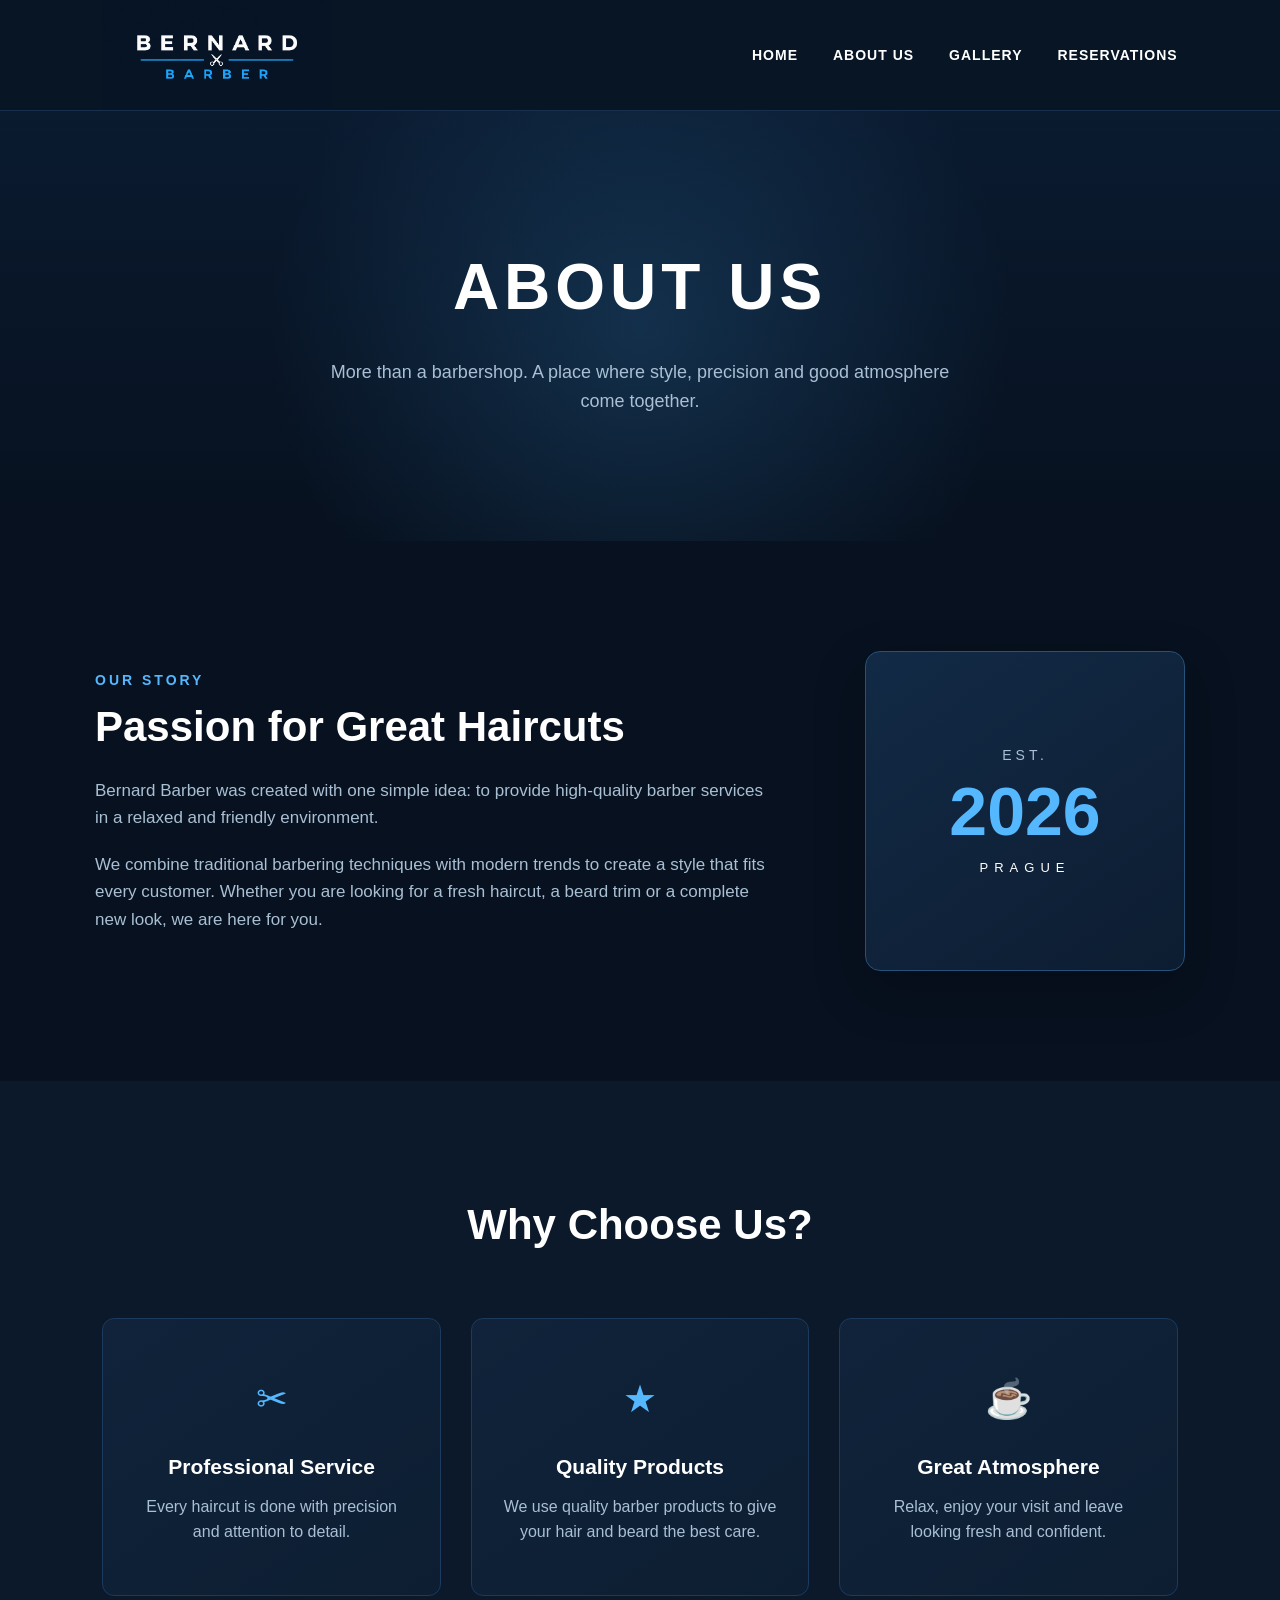
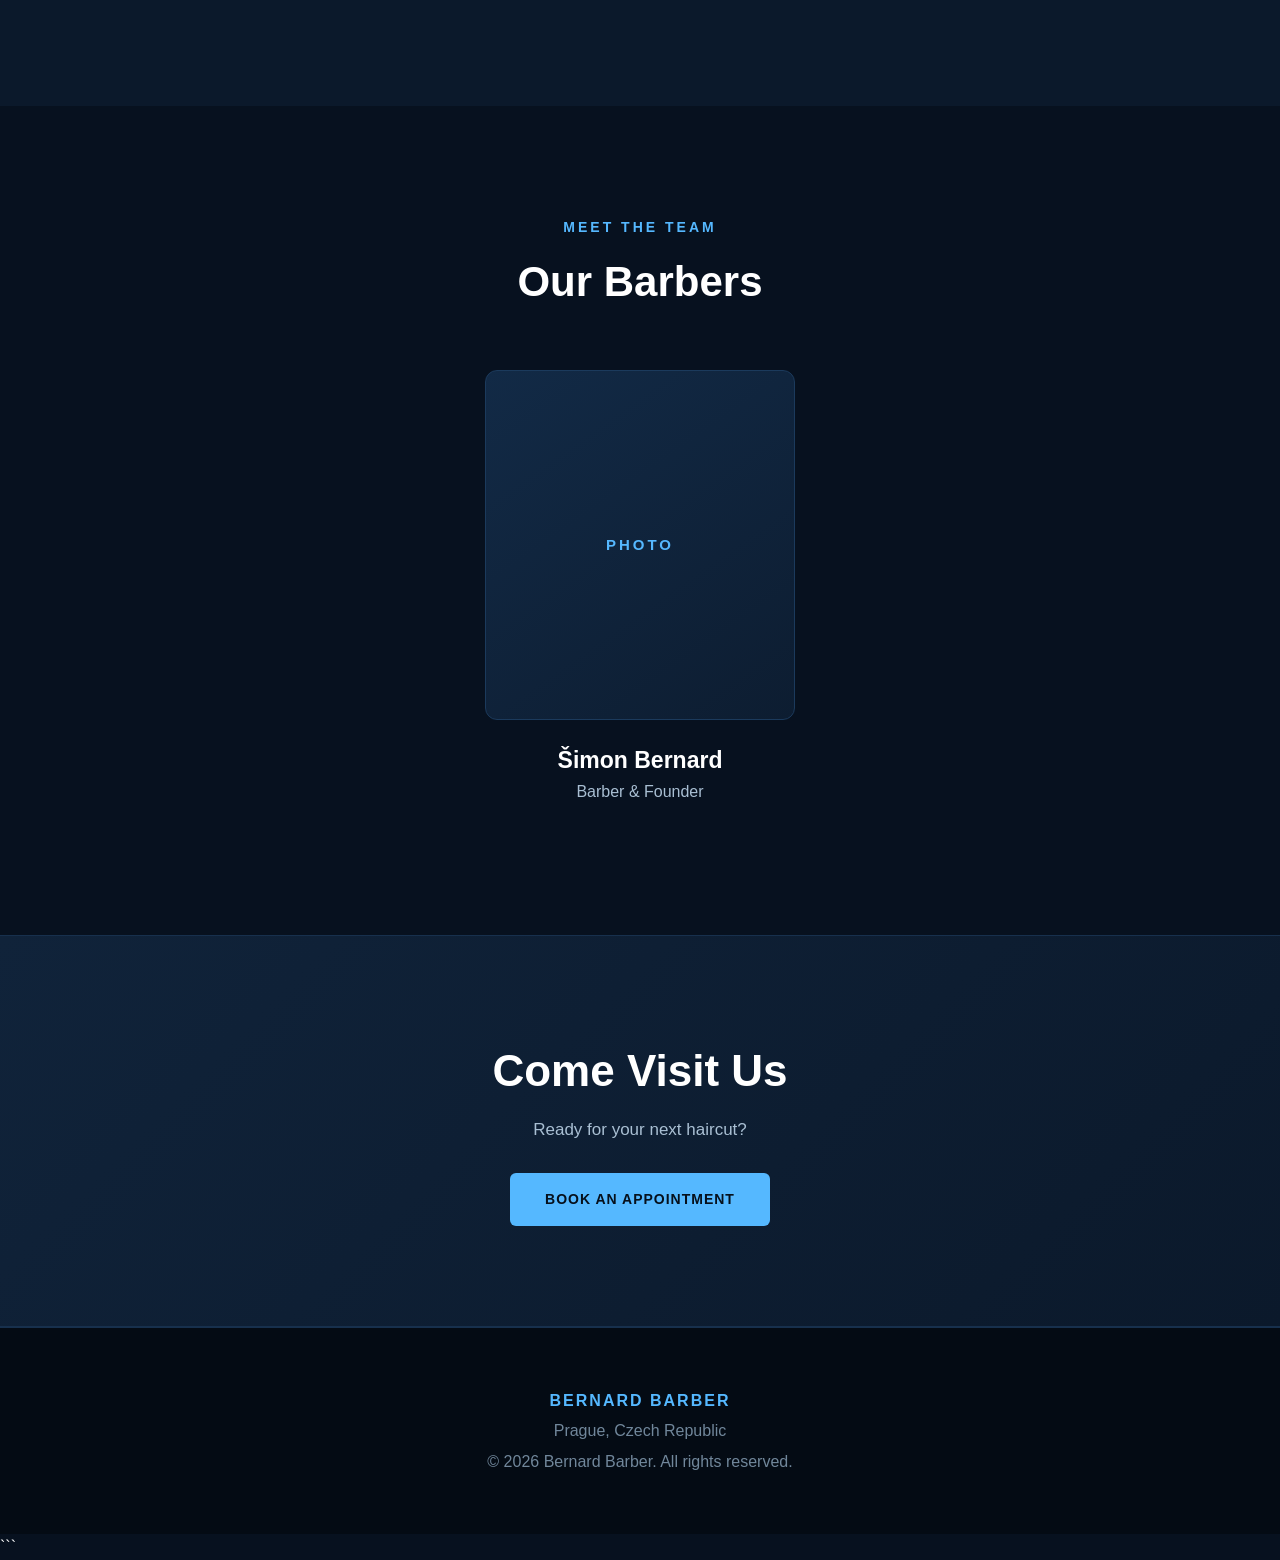
==== about.html @ 98674276 "Prvni verze webu Bernard Barber" ====
<!DOCTYPE html>
<html lang="en">

<head>
    <meta charset="UTF-8">
    <meta name="viewport" content="width=device-width, initial-scale=1.0">

    <title>About Us | Bernard Barber</title>

    <link rel="stylesheet" href="css/style.css">
</head>

<body>

    <!-- HEADER -->
    <header>

        <div class="logo">
            <a href="index.html">
            <img src="img/logo.png" alt="Bernard Barber Logo">
            </a>
        </div>

        <nav>
            <a href="index.html">Home</a>
            <a href="about.html">About Us</a>
            <a href="gallery.html">Gallery</a>
            <a href="reservations.html">Reservations</a>
        </nav>

    </header>


    <main>

        <!-- ABOUT HERO -->
        <section class="about-hero">

            <h2>About Us</h2>

            <p>
                More than a barbershop. A place where style,
                precision and good atmosphere come together.
            </p>

        </section>


        <!-- OUR STORY -->
        <section class="our-story">

            <div class="story-text">

                <p class="section-label">Our Story</p>

                <h2>Passion for Great Haircuts</h2>

                <p>
                    Bernard Barber was created with one simple idea:
                    to provide high-quality barber services in a relaxed
                    and friendly environment.
                </p>

                <p>
                    We combine traditional barbering techniques with
                    modern trends to create a style that fits every customer.
                    Whether you are looking for a fresh haircut, a beard trim
                    or a complete new look, we are here for you.
                </p>

            </div>

            <div class="story-box">
                <span>EST.</span>
                <strong>2026</strong>
                <p>PRAGUE</p>
            </div>

        </section>


        <!-- WHY US -->
        <section class="why-us">

            <h2>Why Choose Us?</h2>

            <div class="why-container">

                <div class="why-card">
                    <span>✂</span>
                    <h3>Professional Service</h3>
                    <p>
                        Every haircut is done with precision
                        and attention to detail.
                    </p>
                </div>

                <div class="why-card">
                    <span>★</span>
                    <h3>Quality Products</h3>
                    <p>
                        We use quality barber products to give
                        your hair and beard the best care.
                    </p>
                </div>

                <div class="why-card">
                    <span>☕</span>
                    <h3>Great Atmosphere</h3>
                    <p>
                        Relax, enjoy your visit and leave
                        looking fresh and confident.
                    </p>
                </div>

            </div>

        </section>


        <!-- TEAM -->
        <section class="team">

            <p class="section-label">Meet The Team</p>

            <h2>Our Barbers</h2>

            <div class="team-container">

                <div class="barber-card">

                    <div class="barber-photo">
                        PHOTO
                    </div>

                    <h3>Šimon Bernard</h3>

                    <p>Barber & Founder</p>

                </div>

                <!--
                <div class="barber-card">

                    <div class="barber-photo">
                        PHOTO
                    </div>

                    <h3>John Smith</h3>

                    <p>Professional Barber</p>

                </div>
                -->

            </div>

        </section>


        <!-- RESERVATION -->
        <section class="reservation">

            <h2>Come Visit Us</h2>

            <p>Ready for your next haircut?</p>

            <a href="reservations.html" class="button">
                Book an Appointment
            </a>

        </section>

    </main>


    <!-- FOOTER -->
    <footer>

        <p>Bernard Barber</p>
        <p>Prague, Czech Republic</p>

        <p>© 2026 Bernard Barber. All rights reserved.</p>

    </footer>

    <script src="script.js"></script>

</body>

</html>
```
---- css/style.css ----
/* ==================================================
   BERNARD BARBER - MAIN STYLESHEET
   Used for: index.html + about.html
================================================== */


/* =========================
   BASIC SETTINGS
========================= */

* {
    margin: 0;
    padding: 0;
    box-sizing: border-box;
}

html {
    scroll-behavior: smooth;
}

body {
    font-family: Arial, Helvetica, sans-serif;
    background-color: #07111f;
    color: #ffffff;
    line-height: 1.6;
}

main {
    overflow: hidden;
}


/* =========================
   HEADER
========================= */

header {
    min-height: 90px;
    padding: 0 8%;

    display: flex;
    justify-content: space-between;
    align-items: center;

    background-color: #081525;

    border-bottom: 1px solid #17304d;
}

.logo {
    display: flex;
    align-items: center;
}

.logo a {
    display: flex;
    align-items: center;
}

.logo img {
    width: 230px;
    height: 110px;
    object-fit: cover;
    display: block;
}


/* =========================
   NAVIGATION
========================= */

nav {
    display: flex;
    align-items: center;
    gap: 35px;
}

nav a {
    position: relative;

    color: #ffffff;
    text-decoration: none;

    font-size: 14px;
    font-weight: 600;

    text-transform: uppercase;
    letter-spacing: 1px;

    transition: color 0.3s ease;
}

nav a:hover {
    color: #55b8ff;
}

/* Line under navigation item */

nav a::after {
    content: "";

    position: absolute;
    left: 0;
    bottom: -8px;

    width: 0;
    height: 2px;

    background-color: #55b8ff;

    transition: width 0.3s ease;
}

nav a:hover::after {
    width: 100%;
}


/* =========================
   BUTTONS
========================= */

.button {
    display: inline-block;

    padding: 15px 35px;

    background-color: #55b8ff;
    color: #06101c;

    text-decoration: none;
    text-transform: uppercase;

    font-size: 14px;
    font-weight: bold;
    letter-spacing: 1px;

    border-radius: 6px;

    transition:
        background-color 0.3s ease,
        transform 0.3s ease,
        box-shadow 0.3s ease;
}

.button:hover {
    background-color: #8bd0ff;

    transform: translateY(-3px);

    box-shadow: 0 10px 30px rgba(85, 184, 255, 0.2);
}


/* ==================================================
   HOMEPAGE
================================================== */


/* =========================
   HERO
========================= */

.hero {
    min-height: 85vh;

    padding: 60px 20px;

    display: flex;
    flex-direction: column;
    justify-content: center;
    align-items: center;

    text-align: center;

    background:
        radial-gradient(
            circle at center,
            rgba(32, 94, 145, 0.25),
            transparent 55%
        ),
        linear-gradient(
            180deg,
            #0a1a2f,
            #07111f
        );
}

.hero h2 {
    max-width: 900px;

    font-size: 72px;
    line-height: 1.05;

    text-transform: uppercase;
    letter-spacing: 5px;

    margin-bottom: 25px;
}

.hero p {
    max-width: 620px;

    margin-bottom: 35px;

    color: #a9bfd3;

    font-size: 18px;
}


/* =========================
   SERVICES
========================= */

.services {
    padding: 110px 8%;

    background-color: #0b192b;

    text-align: center;
}

.services > h2 {
    margin-bottom: 60px;

    font-size: 42px;

    text-transform: uppercase;
    letter-spacing: 3px;
}

.service-container {
    max-width: 1200px;
    margin: auto;

    display: flex;
    justify-content: center;

    gap: 30px;
}

.service {
    flex: 1;

    padding: 50px 30px;

    background: linear-gradient(
        145deg,
        #10233a,
        #0d1e32
    );

    border: 1px solid #1b3a5c;
    border-radius: 12px;

    transition:
        transform 0.3s ease,
        border-color 0.3s ease,
        box-shadow 0.3s ease;
}

.service:hover {
    transform: translateY(-10px);

    border-color: #55b8ff;

    box-shadow: 0 15px 35px rgba(0, 0, 0, 0.25);
}

.service h3 {
    margin-bottom: 15px;

    font-size: 24px;
}

.service p {
    margin-bottom: 20px;

    color: #a9bfd3;
}

.service strong {
    color: #55b8ff;

    font-size: 21px;
}


/* =========================
   ABOUT PREVIEW - HOMEPAGE
========================= */

.about-preview {
    max-width: 850px;
    margin: auto;

    padding: 120px 30px;

    text-align: center;
}

.about-preview h2 {
    margin-bottom: 25px;

    font-size: 44px;
}

.about-preview p {
    margin-bottom: 25px;

    color: #a9bfd3;

    font-size: 18px;
}

.about-preview a {
    color: #55b8ff;

    text-decoration: none;
    font-weight: bold;

    transition: color 0.3s ease;
}

.about-preview a:hover {
    color: #8bd0ff;
}


/* =========================
   RESERVATION CTA
========================= */

.reservation {
    padding: 100px 20px;

    text-align: center;

    background:
        linear-gradient(
            135deg,
            #10233a,
            #0b192b
        );

    border-top: 1px solid #17304d;
    border-bottom: 1px solid #17304d;
}

.reservation h2 {
    margin-bottom: 10px;

    font-size: 44px;
}

.reservation p {
    margin-bottom: 30px;

    color: #a9bfd3;

    font-size: 17px;
}


/* ==================================================
   ABOUT PAGE
================================================== */


/* =========================
   ABOUT HERO
========================= */

.about-hero {
    min-height: 430px;

    padding: 80px 20px;

    display: flex;
    flex-direction: column;
    justify-content: center;
    align-items: center;

    text-align: center;

    background:
        radial-gradient(
            circle at center,
            rgba(50, 126, 184, 0.25),
            transparent 55%
        ),
        linear-gradient(
            180deg,
            #0a1a2f,
            #07111f
        );
}

.about-hero h2 {
    margin-bottom: 20px;

    font-size: 64px;

    text-transform: uppercase;
    letter-spacing: 5px;
}

.about-hero p {
    max-width: 650px;

    color: #a9bfd3;

    font-size: 18px;
}


/* =========================
   SECTION LABEL
========================= */

.section-label {
    margin-bottom: 10px;

    color: #55b8ff;

    text-transform: uppercase;

    font-size: 14px;
    font-weight: bold;

    letter-spacing: 3px;
}


/* =========================
   OUR STORY
========================= */

.our-story {
    max-width: 1150px;
    margin: auto;

    padding: 110px 30px;

    display: flex;
    align-items: center;
    justify-content: space-between;

    gap: 90px;
}

.story-text {
    flex: 1;
}

.story-text h2 {
    margin-bottom: 25px;

    font-size: 42px;
    line-height: 1.2;
}

.story-text p:not(.section-label) {
    margin-bottom: 20px;

    color: #a9bfd3;

    font-size: 17px;
}

.story-box {
    width: 320px;
    height: 320px;

    flex-shrink: 0;

    display: flex;
    flex-direction: column;
    justify-content: center;
    align-items: center;

    background:
        linear-gradient(
            145deg,
            #122a46,
            #0d1d31
        );

    border: 1px solid #25527a;
    border-radius: 15px;

    box-shadow: 0 20px 50px rgba(0, 0, 0, 0.25);
}

.story-box span {
    color: #a9bfd3;

    font-size: 14px;

    letter-spacing: 4px;
}

.story-box strong {
    margin: 5px 0;

    color: #55b8ff;

    font-size: 68px;
    line-height: 1.2;
}

.story-box p {
    color: #ffffff;

    font-size: 13px;

    letter-spacing: 6px;
}


/* =========================
   WHY CHOOSE US
========================= */

.why-us {
    padding: 110px 8%;

    background-color: #0b192b;

    text-align: center;
}

.why-us > h2 {
    margin-bottom: 60px;

    font-size: 42px;
}

.why-container {
    max-width: 1150px;
    margin: auto;

    display: flex;

    gap: 30px;
}

.why-card {
    flex: 1;

    padding: 50px 30px;

    background:
        linear-gradient(
            145deg,
            #10233a,
            #0d1e32
        );

    border: 1px solid #1b3a5c;
    border-radius: 12px;

    transition:
        transform 0.3s ease,
        border-color 0.3s ease,
        box-shadow 0.3s ease;
}

.why-card:hover {
    transform: translateY(-8px);

    border-color: #55b8ff;

    box-shadow: 0 15px 35px rgba(0, 0, 0, 0.25);
}

.why-card span {
    display: block;

    color: #55b8ff;

    font-size: 38px;
}

.why-card h3 {
    margin: 20px 0 10px;

    font-size: 21px;
}

.why-card p {
    color: #a9bfd3;
}


/* =========================
   TEAM
========================= */

.team {
    padding: 110px 8%;

    text-align: center;
}

.team > h2 {
    margin-bottom: 55px;

    font-size: 42px;
}

.team-container {
    display: flex;
    justify-content: center;

    gap: 40px;
}

.barber-card {
    width: 310px;

    padding-bottom: 20px;
}

.barber-photo {
    height: 350px;

    margin-bottom: 22px;

    display: flex;
    justify-content: center;
    align-items: center;

    background:
        linear-gradient(
            145deg,
            #122a46,
            #0d1d31
        );

    border: 1px solid #1b3a5c;
    border-radius: 12px;

    color: #55b8ff;

    font-size: 15px;
    font-weight: bold;

    letter-spacing: 3px;

    transition:
        transform 0.3s ease,
        border-color 0.3s ease;
}

.barber-card:hover .barber-photo {
    transform: translateY(-5px);

    border-color: #55b8ff;
}

.barber-card h3 {
    font-size: 23px;
}

.barber-card p {
    color: #a9bfd3;
}


/* =========================
   FOOTER
========================= */

footer {
    padding: 55px 20px;

    text-align: center;

    background-color: #040b14;

    color: #71879b;

    border-top: 1px solid #17304d;
}

footer p {
    margin: 5px 0;
}

footer p:first-child {
    color: #55b8ff;

    font-weight: bold;

    text-transform: uppercase;

    letter-spacing: 2px;
}


/* ==================================================
   TABLET + MOBILE
================================================== */

@media (max-width: 768px) {

    /* HEADER */

    header {
        padding: 22px 20px;

        flex-direction: column;

        gap: 20px;
    }

    .logo h1 {
        text-align: center;

        font-size: 21px;
    }

    nav {
        justify-content: center;
        flex-wrap: wrap;

        gap: 15px 20px;
    }

    nav a {
        font-size: 12px;
    }


    /* HOMEPAGE HERO */

    .hero {
        min-height: 70vh;
    }

    .hero h2 {
        font-size: 44px;

        letter-spacing: 3px;
    }

    .hero p {
        font-size: 16px;
    }


    /* SERVICES */

    .services {
        padding: 80px 20px;
    }

    .service-container {
        flex-direction: column;
    }


    /* ABOUT PREVIEW */

    .about-preview {
        padding: 80px 25px;
    }


    /* ABOUT HERO */

    .about-hero {
        min-height: 350px;
    }

    .about-hero h2 {
        font-size: 44px;

        letter-spacing: 3px;
    }


    /* OUR STORY */

    .our-story {
        padding: 80px 25px;

        flex-direction: column;

        gap: 50px;

        text-align: center;
    }

    .story-box {
        width: 100%;
        max-width: 320px;
    }


    /* WHY US */

    .why-us {
        padding: 80px 20px;
    }

    .why-container {
        flex-direction: column;
    }


    /* TEAM */

    .team {
        padding: 80px 20px;
    }

    .team-container {
        flex-direction: column;
        align-items: center;
    }


    /* HEADINGS */

    .services > h2,
    .about-preview h2,
    .reservation h2,
    .story-text h2,
    .why-us > h2,
    .team > h2 {
        font-size: 32px;
    }
}


/* =========================
   SMALL MOBILE
========================= */

@media (max-width: 480px) {

    .hero h2 {
        font-size: 36px;
    }

    .about-hero h2 {
        font-size: 36px;
    }

    .button {
        padding: 13px 25px;

        font-size: 12px;
    }

    .story-box {
        height: 270px;
    }

    .story-box strong {
        font-size: 55px;
    }

    .barber-card {
        width: 100%;
    }
}

/* ==================================================
   GALLERY PAGE
================================================== */


/* =========================
   GALLERY HERO
========================= */

.gallery-hero {
    min-height: 430px;

    padding: 80px 20px;

    display: flex;
    flex-direction: column;
    justify-content: center;
    align-items: center;

    text-align: center;

    background:
        radial-gradient(
            circle at center,
            rgba(50, 126, 184, 0.25),
            transparent 55%
        ),
        linear-gradient(
            180deg,
            #0a1a2f,
            #07111f
        );
}

.gallery-hero h2 {
    margin-bottom: 20px;

    font-size: 64px;

    text-transform: uppercase;
    letter-spacing: 5px;
}

.gallery-hero > p:last-child {
    max-width: 650px;

    color: #a9bfd3;

    font-size: 18px;
}


/* =========================
   GALLERY GRID
========================= */

.gallery-section {
    padding: 110px 8%;

    background-color: #0b192b;
}

.gallery-grid {
    max-width: 1200px;
    margin: auto;

    display: grid;

    grid-template-columns: repeat(3, 1fr);

    gap: 35px;
}


/* =========================
   GALLERY ITEM
========================= */

.gallery-item {
    transition: transform 0.3s ease;
}

.gallery-item:hover {
    transform: translateY(-8px);
}

.gallery-placeholder {
    height: 350px;

    margin-bottom: 20px;

    display: flex;
    justify-content: center;
    align-items: center;

    background:
        linear-gradient(
            145deg,
            #122a46,
            #0d1d31
        );

    border: 1px solid #1b3a5c;
    border-radius: 12px;

    color: #55b8ff;

    font-size: 15px;
    font-weight: bold;

    letter-spacing: 3px;

    transition:
        border-color 0.3s ease,
        box-shadow 0.3s ease;
}

.gallery-item:hover .gallery-placeholder {
    border-color: #55b8ff;

    box-shadow: 0 15px 35px rgba(0, 0, 0, 0.3);
}

.gallery-item h3 {
    font-size: 21px;

    margin-bottom: 3px;
}

.gallery-item p {
    color: #55b8ff;

    font-size: 14px;

    text-transform: uppercase;
    letter-spacing: 1px;
}


/* =========================
   GALLERY TABLET
========================= */

@media (max-width: 900px) {

    .gallery-grid {
        grid-template-columns: repeat(2, 1fr);
    }
}


/* =========================
   GALLERY MOBILE
========================= */

@media (max-width: 600px) {

    .gallery-hero {
        min-height: 350px;
    }

    .gallery-hero h2 {
        font-size: 42px;

        letter-spacing: 3px;
    }

    .gallery-section {
        padding: 80px 20px;
    }

    .gallery-grid {
        grid-template-columns: 1fr;
    }

    .gallery-placeholder {
        height: 380px;
    }
}

/* ==================================================
   RESERVATIONS PAGE
================================================== */


/* =========================
   RESERVATION HERO
========================= */

.reservation-hero {
    min-height: 430px;

    padding: 80px 20px;

    display: flex;
    flex-direction: column;
    justify-content: center;
    align-items: center;

    text-align: center;

    background:
        radial-gradient(
            circle at center,
            rgba(50, 126, 184, 0.25),
            transparent 55%
        ),
        linear-gradient(
            180deg,
            #0a1a2f,
            #07111f
        );
}

.reservation-hero h2 {
    margin-bottom: 20px;

    font-size: 64px;

    text-transform: uppercase;
    letter-spacing: 5px;
}

.reservation-hero > p:last-child {
    max-width: 650px;

    color: #a9bfd3;

    font-size: 18px;
}


/* =========================
   BOOKING SECTION
========================= */

.booking-section {
    padding: 110px 8%;

    background-color: #0b192b;
}

.booking-container {
    max-width: 1150px;
    margin: auto;

    display: grid;

    grid-template-columns: 1fr 1.5fr;

    gap: 80px;
}


/* =========================
   BOOKING INFORMATION
========================= */

.booking-info h2 {
    margin-bottom: 20px;

    font-size: 42px;
    line-height: 1.2;
}

.booking-description {
    margin-bottom: 45px;

    color: #a9bfd3;

    font-size: 17px;
}

.info-item {
    margin-bottom: 35px;
}

.info-item h3 {
    margin-bottom: 10px;

    color: #ffffff;

    font-size: 18px;
}

.info-item p {
    color: #a9bfd3;

    margin-top: 8px;
}

.info-item strong {
    color: #55b8ff;

    font-size: 15px;
}


/* =========================
   BOOKING FORM CONTAINER
========================= */

.booking-form-container {
    padding: 45px;

    background:
        linear-gradient(
            145deg,
            #10233a,
            #0d1e32
        );

    border: 1px solid #1b3a5c;

    border-radius: 15px;

    box-shadow: 0 20px 50px rgba(0, 0, 0, 0.25);
}


/* =========================
   FORM
========================= */

.booking-form {
    width: 100%;
}

.form-group {
    width: 100%;

    margin-bottom: 25px;
}

.form-row {
    display: flex;

    gap: 20px;
}

.form-row .form-group {
    flex: 1;
}


/* LABELS */

.form-group label {
    display: block;

    margin-bottom: 8px;

    color: #d9e7f3;

    font-size: 14px;
    font-weight: bold;

    letter-spacing: 0.5px;
}


/* INPUTS */

.form-group input,
.form-group select,
.form-group textarea {
    width: 100%;

    padding: 15px 16px;

    background-color: #081525;

    color: #ffffff;

    border: 1px solid #254765;

    border-radius: 7px;

    outline: none;

    font-family: Arial, Helvetica, sans-serif;
    font-size: 15px;

    transition:
        border-color 0.3s ease,
        box-shadow 0.3s ease,
        background-color 0.3s ease;
}


/* PLACEHOLDER */

.form-group input::placeholder,
.form-group textarea::placeholder {
    color: #647d92;
}


/* INPUT FOCUS */

.form-group input:focus,
.form-group select:focus,
.form-group textarea:focus {
    background-color: #0a192a;

    border-color: #55b8ff;

    box-shadow: 0 0 0 3px rgba(85, 184, 255, 0.1);
}


/* SELECT */

.form-group select {
    cursor: pointer;
}

.form-group select option {
    background-color: #081525;

    color: #ffffff;
}


/* TEXTAREA */

.form-group textarea {
    resize: vertical;

    min-height: 120px;
}


/* DATE + TIME ICON */

.form-group input[type="date"],
.form-group input[type="time"] {
    color-scheme: dark;
}


/* =========================
   BOOKING BUTTON
========================= */

.booking-button {
    width: 100%;

    padding: 17px;

    margin-top: 5px;

    background-color: #55b8ff;
    color: #06101c;

    border: none;
    border-radius: 7px;

    font-size: 14px;
    font-weight: bold;

    text-transform: uppercase;
    letter-spacing: 1px;

    cursor: pointer;

    transition:
        background-color 0.3s ease,
        transform 0.3s ease,
        box-shadow 0.3s ease;
}

.booking-button:hover {
    background-color: #8bd0ff;

    transform: translateY(-3px);

    box-shadow: 0 10px 30px rgba(85, 184, 255, 0.2);
}


/* =========================
   RESERVATION TABLET
========================= */

@media (max-width: 900px) {

    .booking-container {
        grid-template-columns: 1fr;

        gap: 50px;
    }

    .booking-info {
        text-align: center;
    }
}


/* =========================
   RESERVATION MOBILE
========================= */

@media (max-width: 600px) {

    .reservation-hero {
        min-height: 350px;
    }

    .reservation-hero h2 {
        font-size: 38px;

        letter-spacing: 3px;
    }

    .booking-section {
        padding: 70px 20px;
    }

    .booking-form-container {
        padding: 30px 20px;
    }

    .form-row {
        flex-direction: column;

        gap: 0;
    }

    .booking-info h2 {
        font-size: 32px;
    }
}
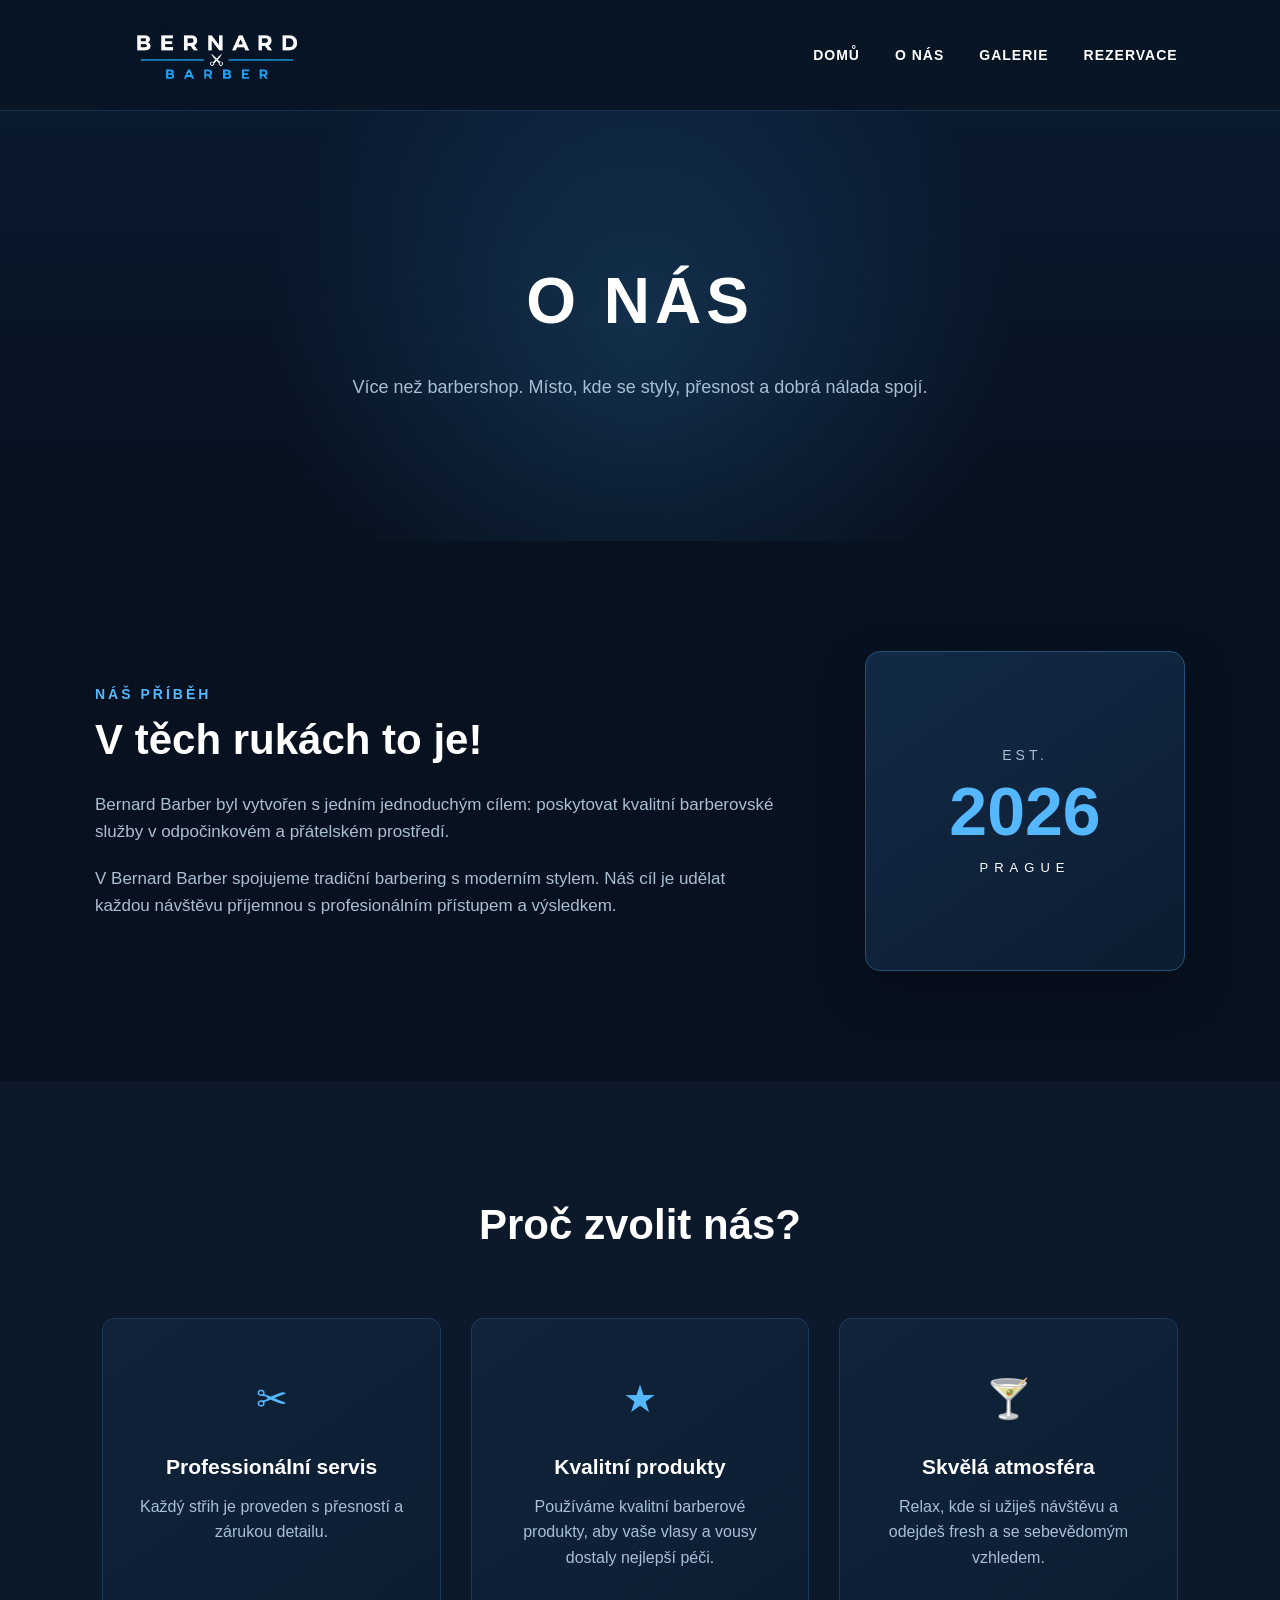
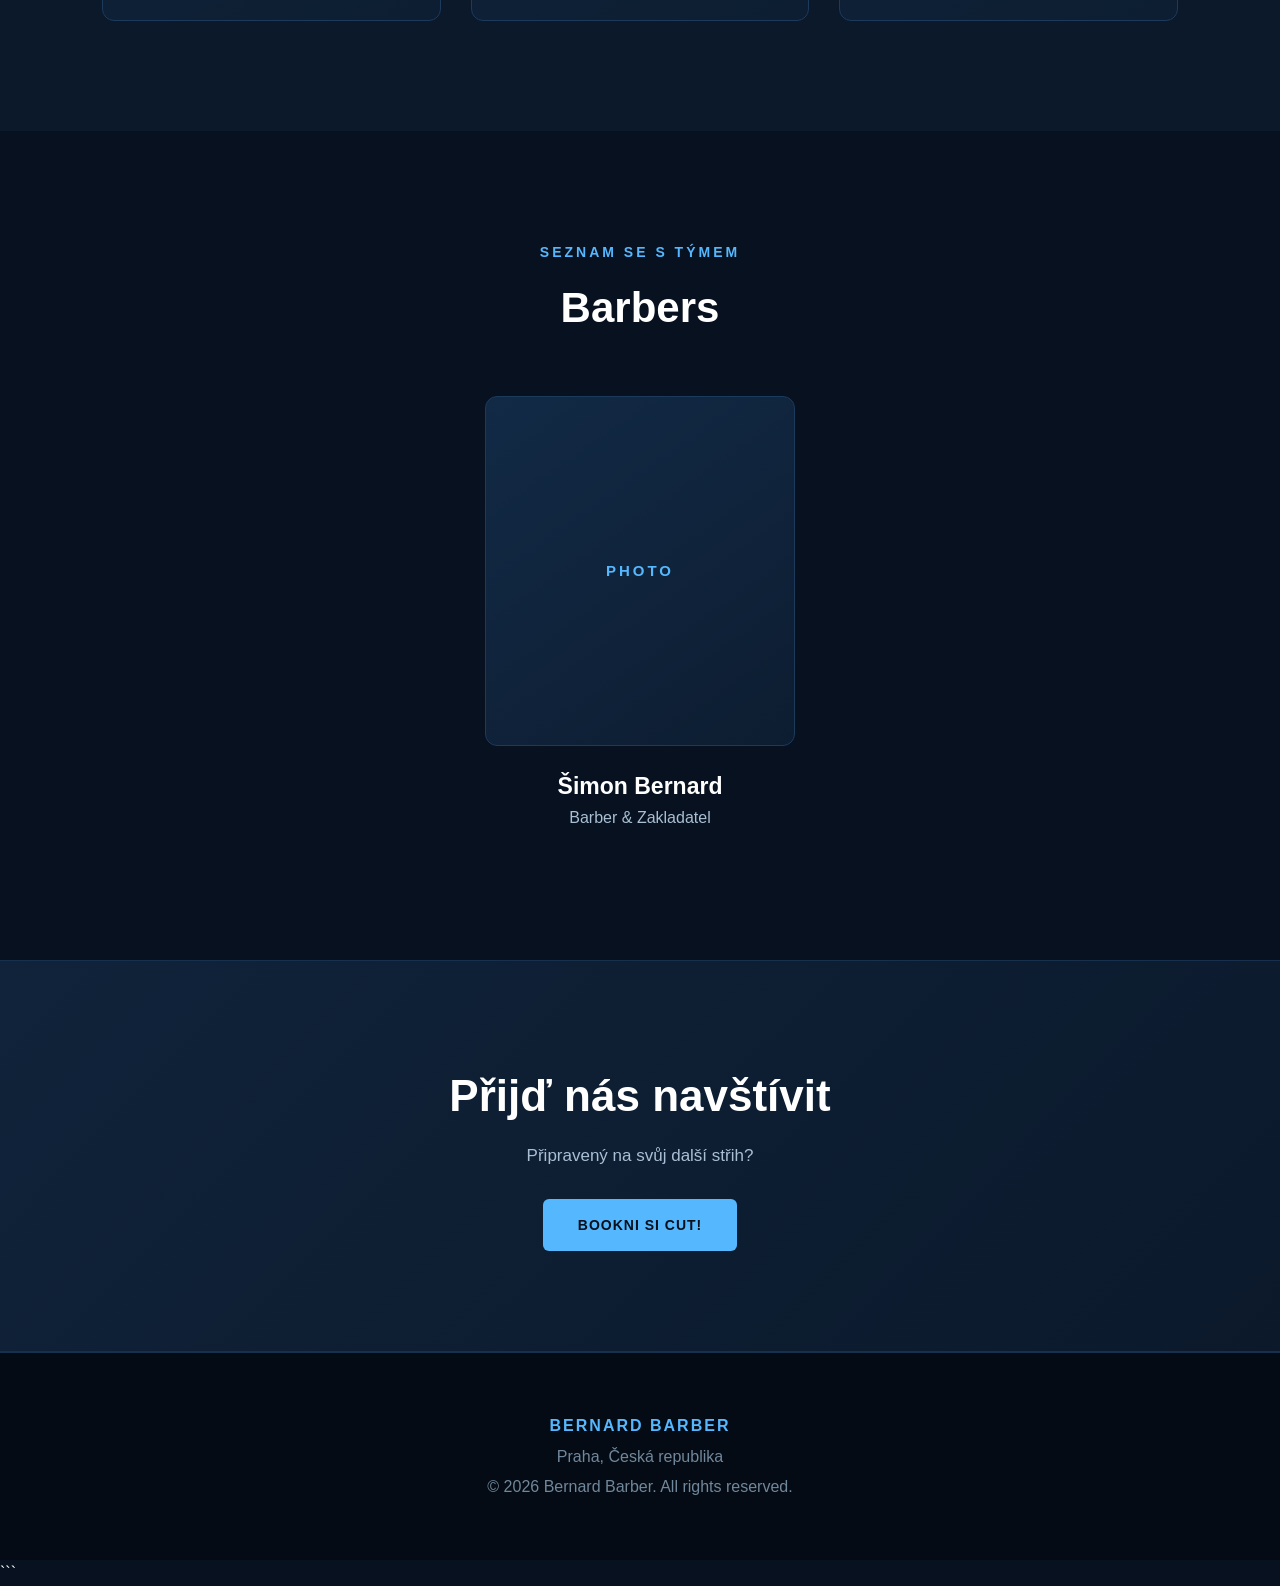
==== commit 313c5d4e: "preklad" ====
--- a/about.html
+++ b/about.html
@@ -5,8 +5,9 @@
     <meta charset="UTF-8">
     <meta name="viewport" content="width=device-width, initial-scale=1.0">
 
-    <title>About Us | Bernard Barber</title>
+    <title>Bernard Barber</title>
 
+    <link rel="icon" type="image/png" href="img/favicon.png">
     <link rel="stylesheet" href="css/style.css">
 </head>
 
@@ -22,10 +23,10 @@
         </div>
 
         <nav>
-            <a href="index.html">Home</a>
-            <a href="about.html">About Us</a>
-            <a href="gallery.html">Gallery</a>
-            <a href="reservations.html">Reservations</a>
+            <a href="index.html">Domů</a>
+            <a href="about.html">O nás</a>
+            <a href="gallery.html">Galerie</a>
+            <a href="reservations.html">Rezervace</a>
         </nav>
 
     </header>
@@ -36,11 +37,11 @@
         <!-- ABOUT HERO -->
         <section class="about-hero">
 
-            <h2>About Us</h2>
+            <h2>O nás</h2>
 
             <p>
-                More than a barbershop. A place where style,
-                precision and good atmosphere come together.
+                Více než barbershop. Místo, kde se styly,
+                přesnost a dobrá nálada spojí.
             </p>
 
         </section>
@@ -51,21 +52,20 @@
 
             <div class="story-text">
 
-                <p class="section-label">Our Story</p>
+                <p class="section-label">Náš příběh</p>
 
-                <h2>Passion for Great Haircuts</h2>
+                <h2>V těch rukách to je!</h2>
 
                 <p>
-                    Bernard Barber was created with one simple idea:
-                    to provide high-quality barber services in a relaxed
-                    and friendly environment.
+                    Bernard Barber byl vytvořen s jedním jednoduchým cílem:
+                    poskytovat kvalitní barberovské služby v odpočinkovém
+                    a přátelském prostředí.
                 </p>
 
                 <p>
-                    We combine traditional barbering techniques with
-                    modern trends to create a style that fits every customer.
-                    Whether you are looking for a fresh haircut, a beard trim
-                    or a complete new look, we are here for you.
+                    V Bernard Barber spojujeme tradiční barbering
+                    s moderním stylem. Náš cíl je udělat každou návštěvu 
+                    příjemnou s profesionálním přístupem a výsledkem.
                 </p>
 
             </div>
@@ -82,34 +82,34 @@
         <!-- WHY US -->
         <section class="why-us">
 
-            <h2>Why Choose Us?</h2>
+            <h2>Proč zvolit nás?</h2>
 
             <div class="why-container">
 
                 <div class="why-card">
                     <span>✂</span>
-                    <h3>Professional Service</h3>
+                    <h3>Professionální servis</h3>
                     <p>
-                        Every haircut is done with precision
-                        and attention to detail.
+                        Každý střih je proveden s přesností
+                        a zárukou detailu.
                     </p>
                 </div>
 
                 <div class="why-card">
                     <span>★</span>
-                    <h3>Quality Products</h3>
+                    <h3>Kvalitní produkty</h3>
                     <p>
-                        We use quality barber products to give
-                        your hair and beard the best care.
+                        Používáme kvalitní barberové produkty, aby
+                        vaše vlasy a vousy dostaly nejlepší péči.
                     </p>
                 </div>
 
                 <div class="why-card">
-                    <span>☕</span>
-                    <h3>Great Atmosphere</h3>
+                    <span>🍸</span>
+                    <h3>Skvělá atmosféra</h3>
                     <p>
-                        Relax, enjoy your visit and leave
-                        looking fresh and confident.
+                        Relax, kde si užiješ návštěvu a odejdeš
+                        fresh a se sebevědomým vzhledem.
                     </p>
                 </div>
 
@@ -121,9 +121,9 @@
         <!-- TEAM -->
         <section class="team">
 
-            <p class="section-label">Meet The Team</p>
+            <p class="section-label">Seznam se s týmem</p>
 
-            <h2>Our Barbers</h2>
+            <h2>Barbers</h2>
 
             <div class="team-container">
 
@@ -135,7 +135,7 @@
 
                     <h3>Šimon Bernard</h3>
 
-                    <p>Barber & Founder</p>
+                    <p>Barber & Zakladatel</p>
 
                 </div>
 
@@ -161,12 +161,12 @@
         <!-- RESERVATION -->
         <section class="reservation">
 
-            <h2>Come Visit Us</h2>
+            <h2>Přijď nás navštívit</h2>
 
-            <p>Ready for your next haircut?</p>
+            <p>Připravený na svůj další střih?</p>
 
             <a href="reservations.html" class="button">
-                Book an Appointment
+                Bookni si cut!
             </a>
 
         </section>
@@ -178,7 +178,7 @@
     <footer>
 
         <p>Bernard Barber</p>
-        <p>Prague, Czech Republic</p>
+        <p>Praha, Česká republika</p>
 
         <p>© 2026 Bernard Barber. All rights reserved.</p>
 
--- a/css/style.css
+++ b/css/style.css
@@ -1401,4 +1401,123 @@
     .booking-info h2 {
         font-size: 32px;
     }
+}
+
+/* Fix reservation form on mobile */
+
+.booking-form,
+.booking-form-container,
+.booking-form .form-row,
+.booking-form .form-group {
+    min-width: 0;
+}
+
+.booking-form input,
+.booking-form select,
+.booking-form textarea {
+    box-sizing: border-box;
+    width: 100%;
+    min-width: 0;
+    max-width: 100%;
+}
+
+@media (max-width: 768px) {
+    .booking-form .form-row {
+        display: flex;
+        flex-direction: column;
+        gap: 20px;
+    }
+
+    .booking-form input[type="date"] {
+        display: block;
+        width: 100%;
+        min-width: 0;
+        max-width: 100%;
+        -webkit-appearance: none;
+        appearance: none;
+    }
+}
+
+/* TOAST NOTIFICATIONS */
+
+#toast-container {
+    position: fixed;
+    top: 25px;
+    right: 25px;
+    z-index: 9999;
+
+    display: flex;
+    flex-direction: column;
+    gap: 12px;
+
+    width: min(380px, calc(100% - 32px));
+    pointer-events: none;
+}
+
+.toast {
+    display: flex;
+    align-items: center;
+    gap: 14px;
+
+    padding: 18px 20px;
+    border-radius: 12px;
+
+    color: white;
+    font-size: 14px;
+    line-height: 1.5;
+
+    box-shadow: 0 8px 30px rgba(0, 0, 0, 0.3);
+
+    animation: toast-in 0.3s ease;
+    pointer-events: auto;
+}
+
+.toast-success {
+    background: #166534;
+}
+
+.toast-error {
+    background: #991b1b;
+}
+
+.toast-icon {
+    font-size: 24px;
+    flex-shrink: 0;
+}
+
+.toast-content {
+    flex: 1;
+}
+
+.toast-content strong {
+    display: block;
+    font-size: 15px;
+}
+
+.toast-close {
+    background: transparent;
+    border: none;
+    color: white;
+    font-size: 22px;
+    cursor: pointer;
+    padding: 0 4px;
+}
+
+@keyframes toast-in {
+    from {
+        opacity: 0;
+        transform: translateX(30px);
+    }
+
+    to {
+        opacity: 1;
+        transform: translateX(0);
+    }
+}
+
+@media (max-width: 600px) {
+    #toast-container {
+        top: 15px;
+        right: 16px;
+    }
 }
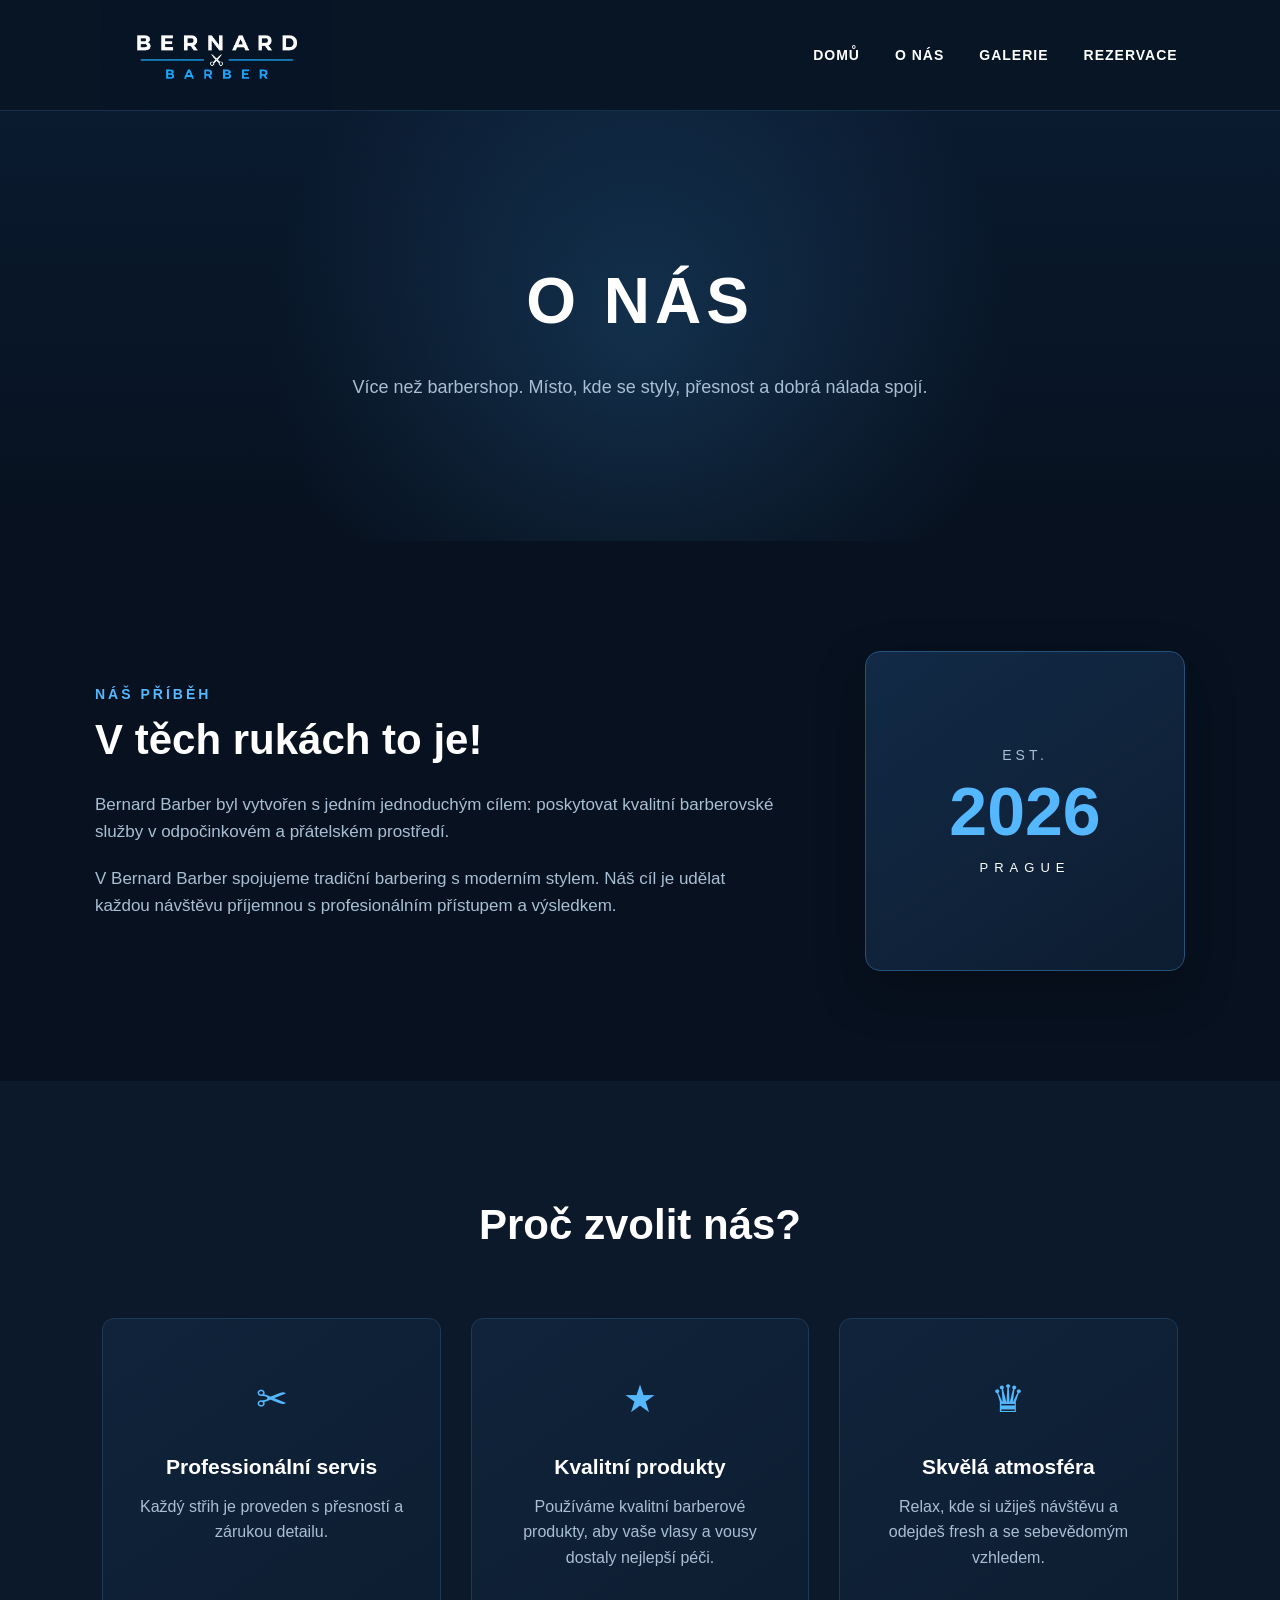
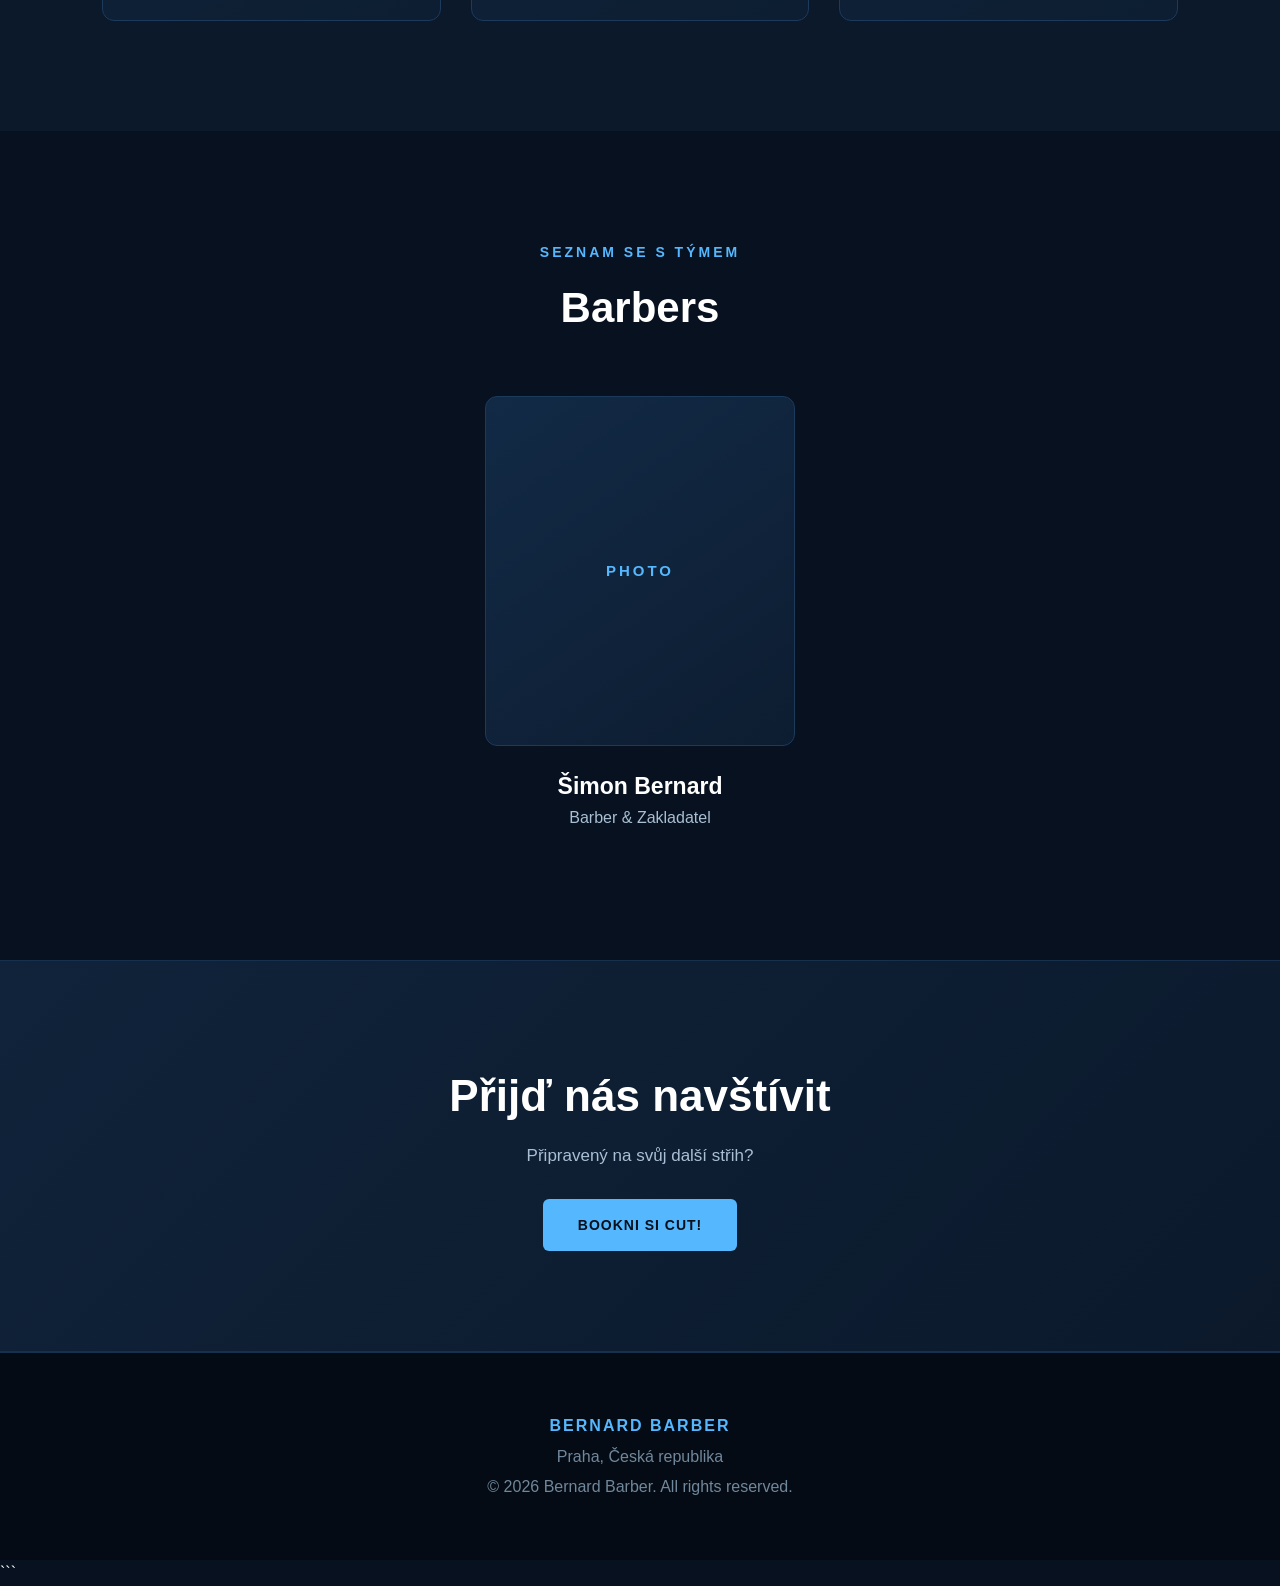
==== commit 33700e72: "preklad" ====
--- a/about.html
+++ b/about.html
@@ -105,7 +105,7 @@
                 </div>
 
                 <div class="why-card">
-                    <span>🍸</span>
+                    <span>♛</span>
                     <h3>Skvělá atmosféra</h3>
                     <p>
                         Relax, kde si užiješ návštěvu a odejdeš
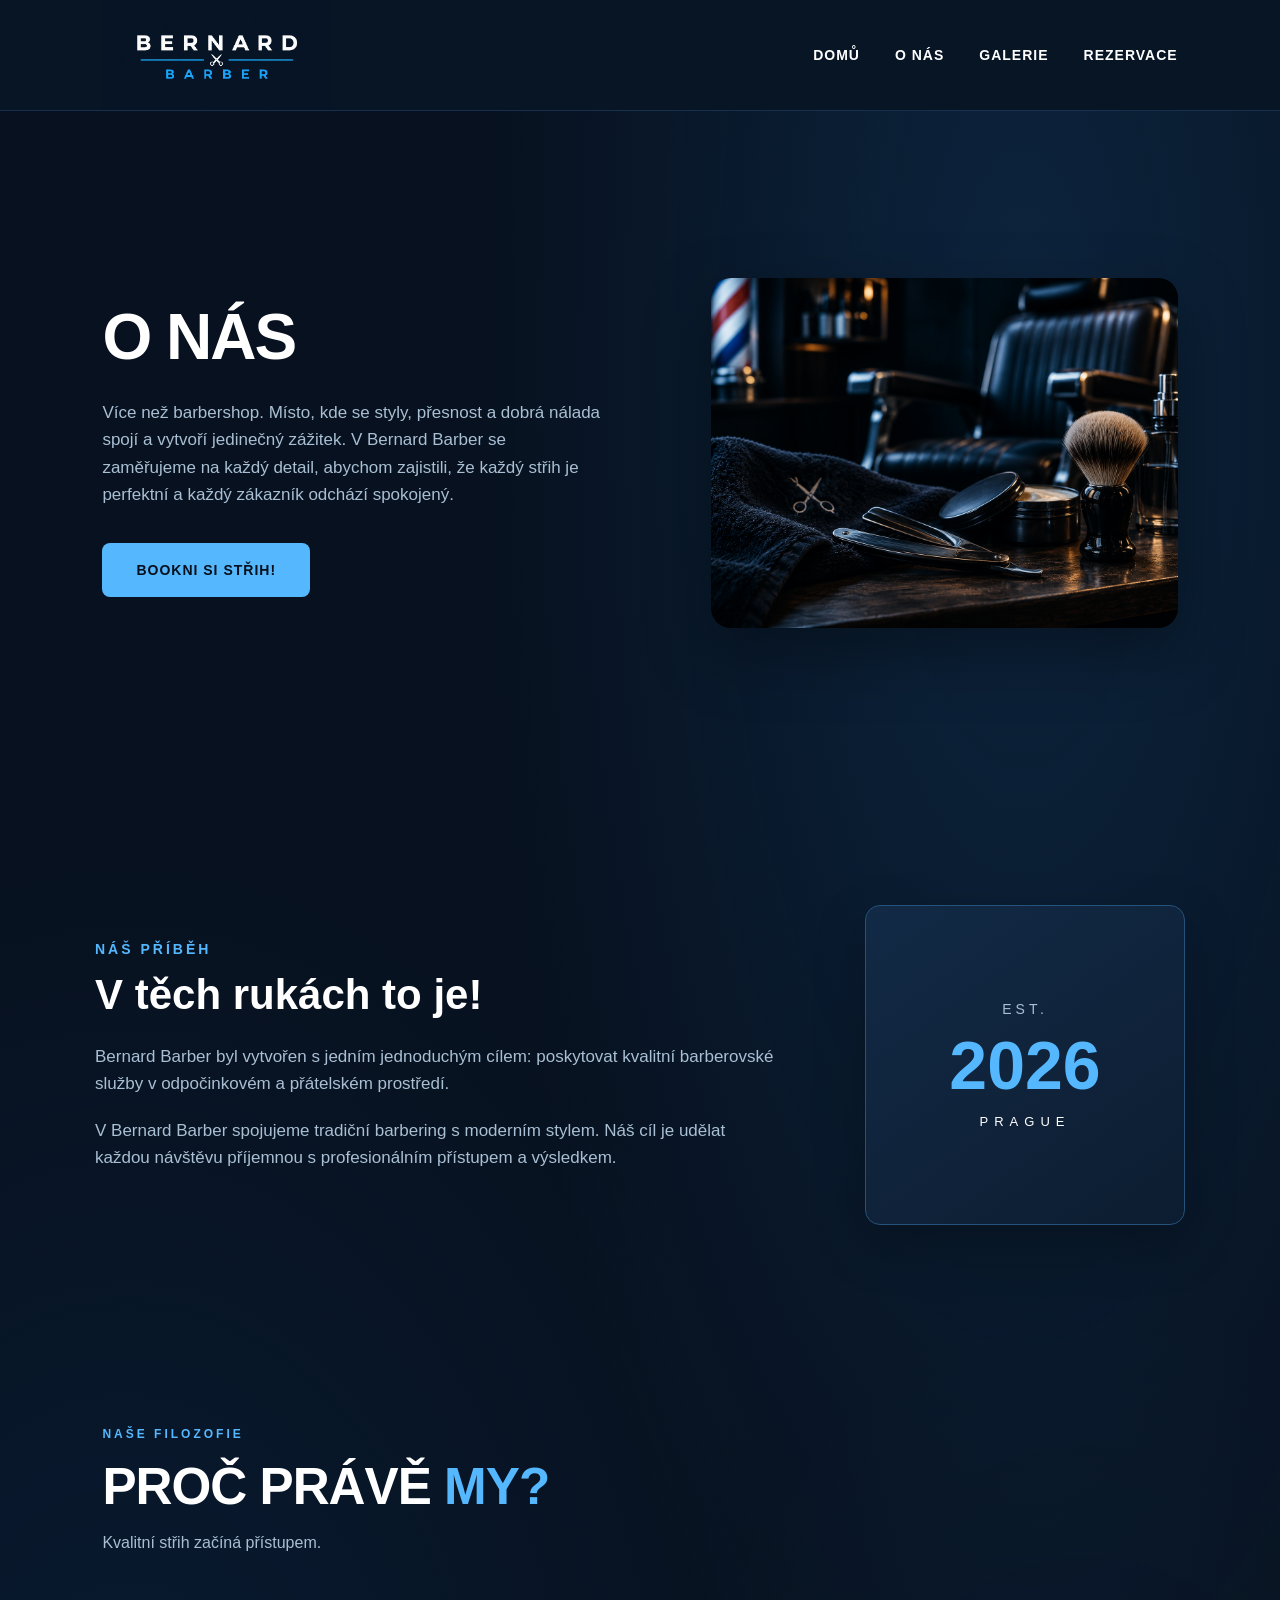
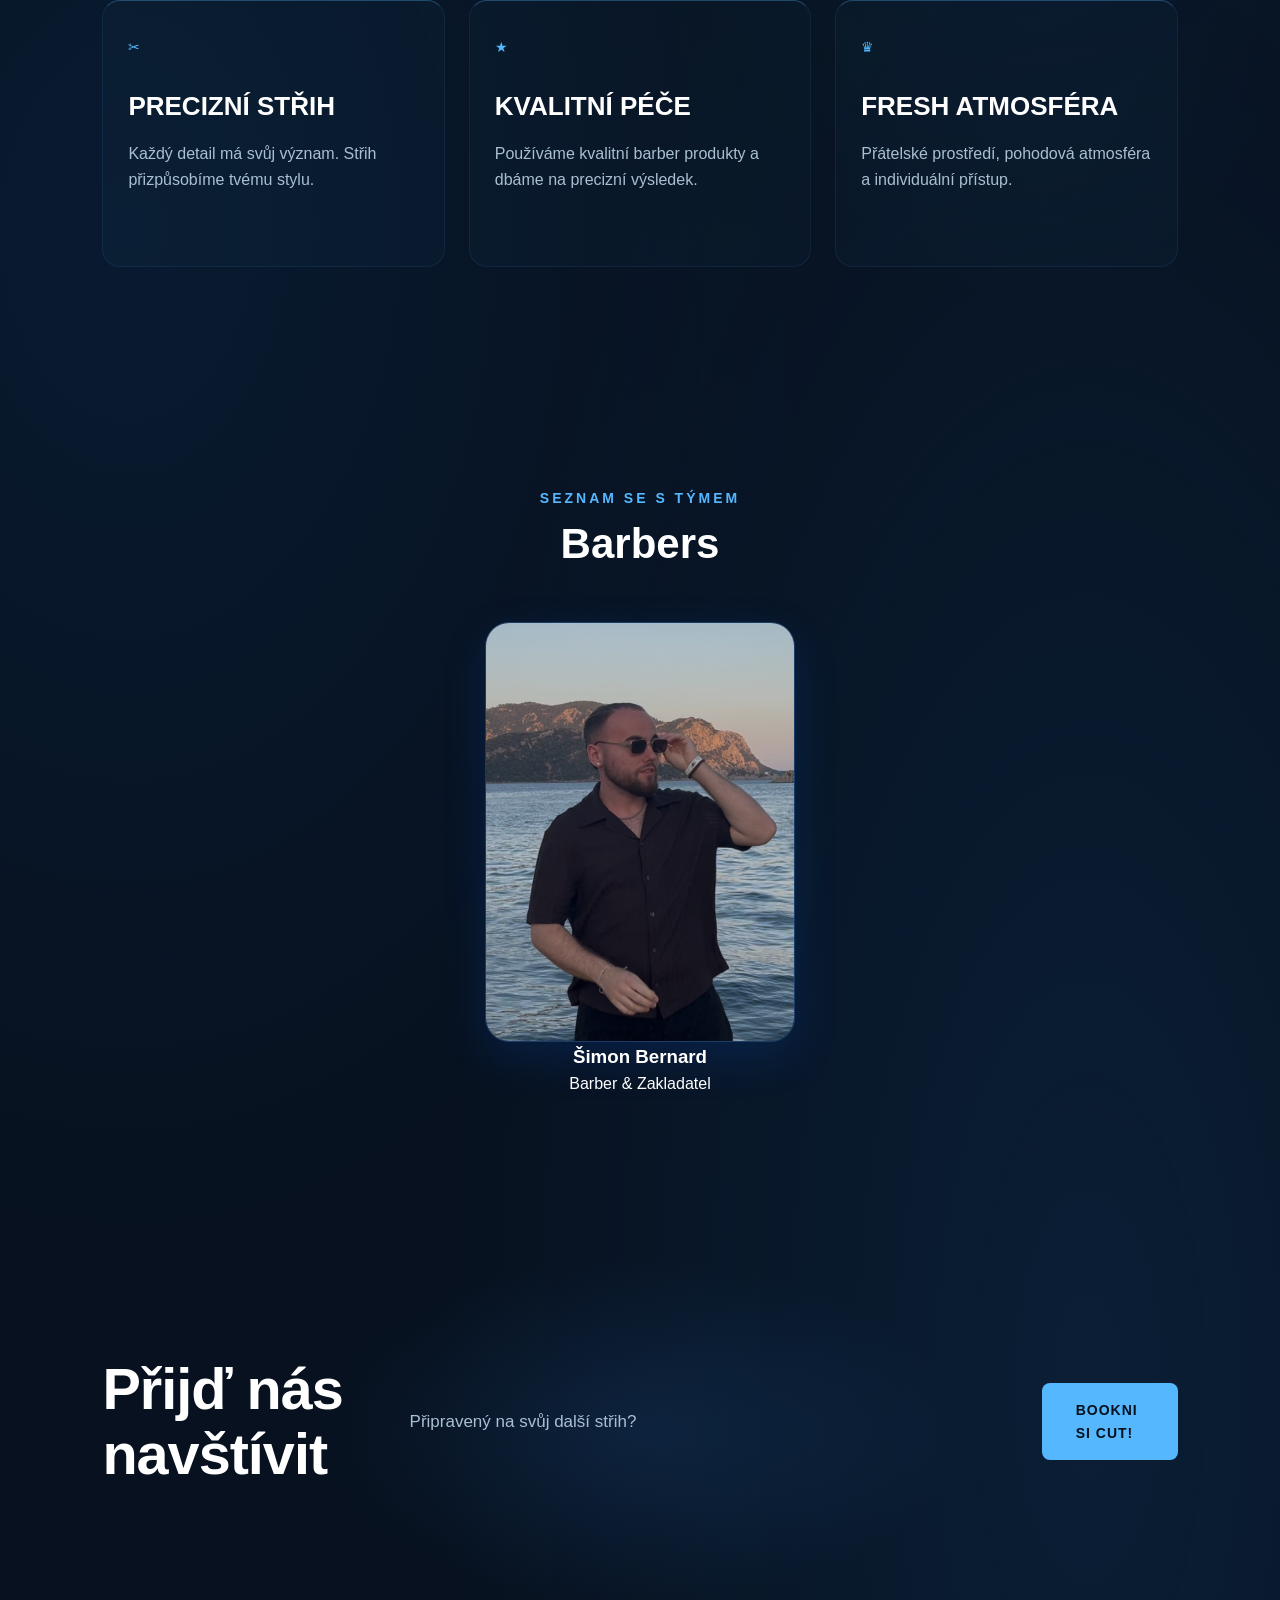
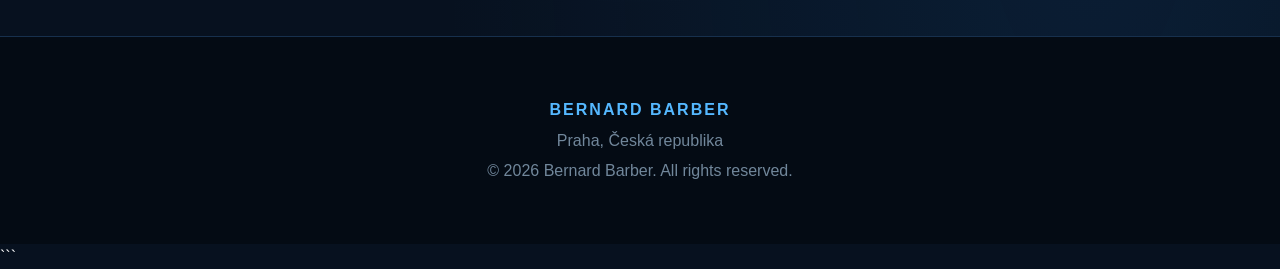
==== commit 3220b5e6: "design update" ====
--- a/about.html
+++ b/about.html
@@ -32,17 +32,37 @@
     </header>
 
 
-    <main>
-
-        <!-- ABOUT HERO -->
-        <section class="about-hero">
-
-            <h2>O nás</h2>
-
-            <p>
-                Více než barbershop. Místo, kde se styly,
-                přesnost a dobrá nálada spojí.
-            </p>
+    <main class="premium-home">
+
+        <!-- HERO -->
+        <section class="hero">
+
+            <div class="hero-content">
+
+                <h2>
+                    O nás
+                </h2>
+
+                <p>
+                    Více než barbershop. Místo, kde se styly, přesnost a dobrá nálada spojí a vytvoří jedinečný zážitek. V Bernard Barber se zaměřujeme na každý detail, abychom zajistili, že každý střih je perfektní a každý zákazník odchází spokojený.
+                </p>
+
+                <a href="reservations.html" class="button">
+                    BOOKNI SI STŘIH!
+                </a>
+
+            </div>
+
+            <!-- HERO IMAGE -->
+            <div class="hero-visual hero-photo">
+
+                <img
+                    src="img/about_image.png"
+                    alt="Profesionální barber vybavení"
+                    class="barber-hero-image"
+                >
+
+            </div>
 
         </section>
 
@@ -80,42 +100,53 @@
 
 
         <!-- WHY US -->
-        <section class="why-us">
-
-            <h2>Proč zvolit nás?</h2>
-
-            <div class="why-container">
-
-                <div class="why-card">
-                    <span>✂</span>
-                    <h3>Professionální servis</h3>
-                    <p>
-                        Každý střih je proveden s přesností
-                        a zárukou detailu.
-                    </p>
-                </div>
-
-                <div class="why-card">
-                    <span>★</span>
-                    <h3>Kvalitní produkty</h3>
-                    <p>
-                        Používáme kvalitní barberové produkty, aby
-                        vaše vlasy a vousy dostaly nejlepší péči.
-                    </p>
-                </div>
-
-                <div class="why-card">
-                    <span>♛</span>
-                    <h3>Skvělá atmosféra</h3>
-                    <p>
-                        Relax, kde si užiješ návštěvu a odejdeš
-                        fresh a se sebevědomým vzhledem.
-                    </p>
-                </div>
-
-            </div>
-
-        </section>
+        
+<!-- WHY US -->
+<section class="services">
+
+    <div class="section-heading">
+        <span class="section-kicker">NAŠE FILOZOFIE</span>
+
+        <h2>
+            PROČ PRÁVĚ <span>MY?</span>
+        </h2>
+
+        <p>Kvalitní střih začíná přístupem.</p>
+    </div>
+
+    <div class="service-container">
+
+        <div class="service">
+            <span class="service-number">✂</span>
+            <h3>PRECIZNÍ STŘIH</h3>
+            <p>
+                Každý detail má svůj význam.
+                Střih přizpůsobíme tvému stylu.
+            </p>
+        </div>
+
+        <div class="service">
+            <span class="service-number">★</span>
+            <h3>KVALITNÍ PÉČE</h3>
+            <p>
+                Používáme kvalitní barber produkty
+                a dbáme na precizní výsledek.
+            </p>
+        </div>
+
+        <div class="service">
+            <span class="service-number">♛</span>
+            <h3>FRESH ATMOSFÉRA</h3>
+            <p>
+                Přátelské prostředí, pohodová atmosféra
+                a individuální přístup.
+            </p>
+        </div>
+
+    </div>
+
+</section>
+
 
 
         <!-- TEAM -->
@@ -127,25 +158,25 @@
 
             <div class="team-container">
 
+                <div class="barber-card">
+
+                    <div class="barber-photo">
+                        <img src="img/me.png" alt="Bernard Barber">
+                    </div>
+
+                    <h3>Šimon Bernard</h3>
+
+                    <p>Barber & Zakladatel</p>
+
+                </div>
+
+                <!--
                 <div class="barber-card">
 
                     <div class="barber-photo">
                         PHOTO
                     </div>
 
-                    <h3>Šimon Bernard</h3>
-
-                    <p>Barber & Zakladatel</p>
-
-                </div>
-
-                <!--
-                <div class="barber-card">
-
-                    <div class="barber-photo">
-                        PHOTO
-                    </div>
-
                     <h3>John Smith</h3>
 
                     <p>Professional Barber</p>
--- a/css/style.css
+++ b/css/style.css
@@ -356,7 +356,7 @@
 
 .reservation p {
     margin-bottom: 30px;
-
+    width: 100%;
     color: #a9bfd3;
 
     font-size: 17px;
@@ -546,42 +546,54 @@
     gap: 30px;
 }
 
+
 .why-card {
     flex: 1;
-
     padding: 50px 30px;
 
-    background:
-        linear-gradient(
-            145deg,
-            #10233a,
-            #0d1e32
-        );
-
-    border: 1px solid #1b3a5c;
-    border-radius: 12px;
+    background: #10233a;
+
+    border: 1px solid rgba(85, 184, 255, 0.15);
+    border-radius: 18px;
+
+    box-shadow: 0 5px 20px rgba(0, 0, 0, 0.1);
 
     transition:
-        transform 0.3s ease,
-        border-color 0.3s ease,
-        box-shadow 0.3s ease;
+        transform 0.6s cubic-bezier(0.22, 1, 0.36, 1),
+        border-color 0.5s ease,
+        box-shadow 0.6s ease,
+        background-color 0.5s ease;
 }
 
 .why-card:hover {
     transform: translateY(-8px);
 
-    border-color: #55b8ff;
-
-    box-shadow: 0 15px 35px rgba(0, 0, 0, 0.25);
-}
+    background: #163453;
+
+    border-color: rgba(85, 184, 255, 0.65);
+
+    box-shadow:
+        0 20px 50px rgba(0, 0, 0, 0.25),
+        0 0 30px rgba(85, 184, 255, 0.12);
+}
+
+/* Jemná animace ikony */
 
 .why-card span {
     display: block;
-
     color: #55b8ff;
-
     font-size: 38px;
-}
+
+    transition:
+        transform 0.6s cubic-bezier(0.22, 1, 0.36, 1),
+        color 0.5s ease;
+}
+
+.why-card:hover span {
+    transform: translateY(-4px) scale(1.08);
+    color: #8bd0ff;
+}
+
 
 .why-card h3 {
     margin: 20px 0 10px;
@@ -622,50 +634,36 @@
 
     padding-bottom: 20px;
 }
-
 .barber-photo {
-    height: 350px;
-
-    margin-bottom: 22px;
-
-    display: flex;
-    justify-content: center;
-    align-items: center;
-
-    background:
-        linear-gradient(
-            145deg,
-            #122a46,
-            #0d1d31
-        );
-
-    border: 1px solid #1b3a5c;
-    border-radius: 12px;
-
-    color: #55b8ff;
-
-    font-size: 15px;
-    font-weight: bold;
-
-    letter-spacing: 3px;
-
-    transition:
-        transform 0.3s ease,
-        border-color 0.3s ease;
-}
-
-.barber-card:hover .barber-photo {
-    transform: translateY(-5px);
-
-    border-color: #55b8ff;
-}
-
-.barber-card h3 {
-    font-size: 23px;
-}
-
-.barber-card p {
-    color: #a9bfd3;
+    width: 100%;
+    max-width: 350px;
+    height: 420px;
+    margin: 0 auto;
+    border-radius: 24px;
+    overflow: hidden;
+
+    border: 1px solid rgba(70, 150, 255, 0.3);
+    box-shadow: 0 15px 45px rgba(0, 100, 255, 0.15);
+}
+
+.barber-photo img {
+    width: 100%;
+    height: 100%;
+    object-fit: cover;
+    object-position: center;
+    display: block;
+    transition: transform 0.6s ease;
+}
+
+.barber-photo:hover img {
+    transform: scale(1.05);
+}
+
+@media (max-width: 600px) {
+    .barber-photo {
+        max-width: 280px;
+        height: 340px;
+    }
 }
 
 
@@ -1520,4 +1518,266 @@
         top: 15px;
         right: 16px;
     }
-}+}
+
+
+/* ==========================================
+   MODERN PREMIUM 2.1 - HOMEPAGE
+========================================== */
+.premium-home {
+    position: relative;
+    isolation: isolate;
+    overflow: hidden;
+    background:
+        radial-gradient(ellipse at 80% 8%, rgba(33, 112, 183, .20), transparent 38%),
+        radial-gradient(ellipse at 10% 55%, rgba(19, 74, 135, .17), transparent 42%),
+        radial-gradient(ellipse at 85% 92%, rgba(26, 91, 154, .18), transparent 42%),
+        #07111f;
+}
+.premium-home section { position: relative; background: transparent; border: 0; }
+.premium-home .section-kicker, .premium-home .hero-label {
+    display: block; color: #55b8ff; font-size: 12px;
+    font-weight: 700; letter-spacing: 3px; text-transform: uppercase;
+}
+.premium-home h2 { font-weight: 800; line-height: 1.12; }
+.premium-home h2 span { color: #55b8ff; }
+.premium-home .hero {
+    min-height: 76vh; padding: 90px 8% 100px;
+    display: flex; justify-content: center; align-items: center;
+    text-align: center;
+}
+.hero-content { position: relative; z-index: 1; max-width: 1000px; animation: heroAppear .9s ease both; }
+.premium-home .hero-label { margin-bottom: 24px; }
+.premium-home .hero h2 {
+    font-size: clamp(42px, 5.5vw, 78px); letter-spacing: -1.5px;
+    margin-bottom: 26px;
+}
+.premium-home .hero p {
+    max-width: 580px; margin: 0 auto 35px; color: #a9bfd3; font-size: 17px;
+}
+.premium-home .button {
+    position: relative; display: inline-block; overflow: hidden;
+    border-radius: 8px; padding: 16px 34px;
+    transition: transform .35s ease, box-shadow .35s ease, background .35s ease;
+}
+.premium-home .button:hover { transform: translateY(-5px); box-shadow: 0 15px 40px rgba(85,184,255,.25); }
+.hero-scroll {
+    position: absolute; bottom: 24px; left: 50%; transform: translateX(-50%);
+    display: flex; flex-direction: column; align-items: center; gap: 10px;
+    color: #7394b3; font-size: 10px; letter-spacing: 3px;
+}
+.scroll-line { display: block; width: 1px; height: 40px; background: linear-gradient(#55b8ff, transparent); animation: scrollPulse 2s infinite; }
+.premium-home .services { padding: 85px 8% 100px; text-align: center; }
+.section-heading { margin-bottom: 48px; }
+.premium-home .services h2 { font-size: clamp(32px, 4vw, 50px); letter-spacing: -1px; margin: 14px 0; }
+.section-heading p { color: #a9bfd3; font-size: 16px; }
+.premium-home .service-container {
+    display: grid; grid-template-columns: repeat(3, minmax(0,1fr));
+    gap: 24px; max-width: 1200px; margin: auto;
+}
+.premium-home .service {
+    position: relative; overflow: hidden; min-width: 0;
+    padding: 38px 28px; text-align: left;
+    background: rgba(85,184,255,.025);
+    border: 1px solid rgba(85,184,255,.09);
+    border-top: 1px solid rgba(85,184,255,.35);
+    border-radius: 18px; box-shadow: none;
+    transition: transform .4s ease, background .4s ease, border-color .4s ease, box-shadow .4s ease;
+}
+.premium-home .service::before {
+    content: ''; position: absolute; inset: 0;
+    background: radial-gradient(circle at 50% 0%, rgba(85,184,255,.17), transparent 72%);
+    opacity: 0; pointer-events: none; transition: opacity .4s ease;
+}
+.premium-home .service:hover {
+    transform: translateY(-9px); background: rgba(85,184,255,.065);
+    border-color: rgba(85,184,255,.48); box-shadow: 0 18px 40px rgba(0,0,0,.15);
+}
+.premium-home .service:hover::before { opacity: 1; }
+.premium-home .service > * { position: relative; z-index: 1; }
+.service-number { display: block; margin-bottom: 27px; color: #55b8ff; font-size: 14px; letter-spacing: 2px; transition: transform .4s ease, color .4s ease; }
+.premium-home .service:hover .service-number { transform: translateX(10px); color: #fff; }
+.premium-home .service h3 { font-size: 26px; margin-bottom: 14px; transition: color .3s ease; }
+.premium-home .service:hover h3 { color: #55b8ff; }
+.premium-home .service p { color: #a9bfd3; font-size: 16px; min-height: 76px; margin-bottom: 14px; }
+.premium-home .service strong { display: inline-block; color: #55b8ff; font-size: 22px; }
+.premium-home .about-preview { max-width: 950px; margin: auto; padding: 110px 30px; text-align: center; }
+.premium-home .about-preview h2 { margin: 20px 0 25px; font-size: clamp(32px,4vw,50px); letter-spacing: -1px; }
+.premium-home .about-preview p { max-width: 720px; margin: 0 auto 32px; color: #a9bfd3; font-size: 18px; line-height: 1.85; }
+.premium-home .about-link { display: inline-flex; align-items: center; gap: 14px; color: #55b8ff; text-decoration: none; font-weight: 700; font-size: 13px; letter-spacing: 2px; transition: gap .3s ease; }
+.premium-home .about-link:hover { gap: 22px; }
+.premium-home .about-link span { display: inline-block; font-size: 22px; transition: transform .3s ease; }
+.premium-home .about-link:hover span { transform: translate(4px,-4px); }
+.premium-home .reservation { padding: 115px 20px 135px; text-align: center; }
+.premium-home .reservation::before {
+    content: ''; position: absolute; width: min(650px,100%); height: 350px;
+    left: 50%; top: 50%; transform: translate(-50%,-50%);
+    background: radial-gradient(ellipse,rgba(45,130,220,.13),transparent 70%);
+    pointer-events: none;
+}
+.premium-home .reservation > * { position: relative; z-index: 1; }
+.premium-home .reservation h2 { max-width: 1000px; margin: 20px auto 22px; font-size: clamp(32px,4vw,50px); letter-spacing: -1px; }
+.premium-home .reservation p { color: #a9bfd3; font-size: 17px; margin-bottom: 34px; }
+@keyframes heroAppear { from { opacity: 0; transform: translateY(28px); } to { opacity: 1; transform: translateY(0); } }
+@keyframes scrollPulse { 0%,100% { opacity: .35; transform: scaleY(.7); } 50% { opacity: 1; transform: scaleY(1); } }
+/* Scroll animation works when reveal classes are added by JS. */
+.premium-home .reveal-ready { opacity: 0; transform: translateY(32px); transition: opacity .8s ease, transform .8s ease; }
+.premium-home .reveal-ready.visible { opacity: 1; transform: translateY(0); }
+.premium-home .service.reveal-ready:nth-child(2) { transition-delay: .12s; }
+.premium-home .service.reveal-ready:nth-child(3) { transition-delay: .24s; }
+@media (max-width: 900px) {
+    .premium-home .service-container { grid-template-columns: 1fr; max-width: 620px; gap: 16px; }
+    .premium-home .service p { min-height: auto; }
+    .premium-home .hero { min-height: 72vh; }
+}
+@media (max-width: 600px) {
+    .premium-home .hero { min-height: 72svh; padding: 85px 22px 90px; }
+    .premium-home .hero h2 { font-size: clamp(35px,9vw,48px); letter-spacing: -1px; }
+    .premium-home .hero-label, .premium-home .section-kicker { font-size: 10px; letter-spacing: 2px; }
+    .premium-home .hero p { font-size: 16px; }
+    .premium-home .services { padding: 70px 22px; }
+    .premium-home .service { padding: 30px 24px; }
+    .premium-home .about-preview { padding: 85px 22px; }
+    .premium-home .about-preview p { font-size: 16px; line-height: 1.8; }
+    .premium-home .reservation { padding: 95px 22px 110px; }
+    .premium-home .reservation p { font-size: 16px; }
+}
+@media (prefers-reduced-motion: reduce) {
+    .premium-home *, .premium-home *::before, .premium-home *::after {
+        animation: none !important; transition: none !important; scroll-behavior: auto !important;
+    }
+    .premium-home .reveal-ready { opacity: 1; transform: none; }
+}
+
+/* ==================================================
+   HOMEPAGE 2.2 — ASYMMETRIC MODERN PREMIUM
+   Keeps navbar, gallery, about page and booking styles intact.
+================================================== */
+.premium-home .hero {
+    min-height: 76vh;
+    padding: 95px 8%;
+    display: grid;
+    grid-template-columns: minmax(0,1.1fr) minmax(0,.9fr);
+    align-items: center;
+    gap: 38px;
+    text-align: left;
+}
+.premium-home .hero-content { max-width: 720px; text-align: left; }
+.premium-home .hero h2 { font-size: clamp(40px,5vw,74px); line-height: 1.13; letter-spacing: -2px; }
+.premium-home .hero p { margin: 0 0 35px; max-width: 500px; font-size: 17px; }
+.hero-visual { position: relative; width: 100%; max-width: 480px; aspect-ratio: 1; margin: auto; display: grid; place-items: center; }
+.hero-glow { position: absolute; inset: 12%; border-radius: 50%; background: radial-gradient(circle,rgba(50,145,255,.38),rgba(15,65,130,.13) 45%,transparent 75%); filter: blur(24px); animation: bbGlowPulse 5s ease-in-out infinite; }
+.hero-orbit { position: absolute; border: 1px solid rgba(85,184,255,.2); border-radius: 50%; pointer-events: none; }
+.orbit-one { inset: 10%; animation: bbOrbit 22s linear infinite; }
+.orbit-two { inset: 23%; border-style: dashed; animation: bbOrbit 30s linear infinite reverse; }
+.orbit-one::after { content: ''; position: absolute; top: 12%; left: 14%; width: 9px; height: 9px; background: #55b8ff; border-radius: 50%; box-shadow: 0 0 25px #55b8ff; }
+.hero-visual-text { position: relative; z-index: 2; font-size: clamp(90px,13vw,190px); font-weight: 900; letter-spacing: -12px; color: #fff; text-shadow: 0 0 55px rgba(85,184,255,.35); }
+@keyframes bbOrbit { to { transform: rotate(360deg); } }
+@keyframes bbGlowPulse { 0%,100% { opacity: .6; transform: scale(.95); } 50% { opacity: 1; transform: scale(1.08); } }
+.premium-home .services { padding: 90px 8% 110px; text-align: left; }
+.premium-home .section-heading { max-width: 1200px; margin: 0 auto 45px; text-align: left; }
+.premium-home .services h2 { font-size: clamp(34px,4vw,52px); }
+.premium-home .service-container { gap: 24px; }
+.premium-home .service { padding: 35px 25px; border-top: 1px solid rgba(85,184,255,.3); }
+.premium-home .service:hover { transform: translateY(-10px); background: rgba(85,184,255,.045); }
+.premium-home .about-preview { max-width: 1250px; margin: 0 auto; padding: 100px 8%; display: grid; grid-template-columns: minmax(0,.9fr) minmax(0,1.1fr); align-items: center; gap: 85px; text-align: left; }
+.premium-home .about-image { position: relative; width: 100%; max-width: 400px; aspect-ratio: 4/5; border-radius: 20px; overflow: hidden; box-shadow: 0 25px 70px rgba(0,0,0,.25); }
+.premium-home .about-image img { width: 100%; height: 100%; object-fit: cover; object-position: center; display: block; transition: transform .7s ease; }
+.premium-home .about-image:hover img { transform: scale(1.06); }
+.premium-home .about-content { text-align: left; }
+.premium-home .about-preview h2 { font-size: clamp(36px,4.5vw,58px); margin: 20px 0 25px; }
+.premium-home .about-preview p { max-width: 550px; margin: 0 0 30px; font-size: 17px; line-height: 1.8; }
+.premium-home .reservation { padding: 110px 8% 130px; display: flex; align-items: center; justify-content: space-between; gap: 45px; text-align: left; }
+.premium-home .reservation-content { max-width: 760px; text-align: left; }
+.premium-home .reservation h2 { font-size: clamp(36px,4.5vw,58px); margin: 20px 0; }
+.premium-home .reservation p { margin-bottom: 0; }
+.premium-home .reservation-action { flex-shrink: 0; position: relative; z-index: 2; }
+@media (max-width: 900px) {
+    .premium-home .hero { grid-template-columns: 1fr; padding: 90px 6%; gap: 20px; }
+    .premium-home .hero-visual { max-width: 300px; }
+    .premium-home .about-preview { grid-template-columns: 1fr; gap: 40px; }
+    .premium-home .about-image { max-width: 350px; }
+    .premium-home .reservation { flex-direction: column; align-items: flex-start; }
+}
+@media (max-width: 600px) {
+    .premium-home .hero { padding: 75px 22px; min-height: auto; }
+    .premium-home .hero h2 { font-size: clamp(34px,9vw,48px); }
+    .premium-home .hero-visual { max-width: 240px; }
+    .premium-home .hero-visual-text { font-size: 100px; letter-spacing: -7px; }
+    .premium-home .services { padding: 75px 22px; }
+    .premium-home .about-preview { padding: 80px 22px; }
+    .premium-home .reservation { padding: 90px 22px 110px; }
+}
+@media (prefers-reduced-motion: reduce) {
+    .premium-home .hero-glow, .premium-home .hero-orbit { animation: none; }
+}
+
+
+/* ==========================================
+   HOMEPAGE HERO PHOTO - BERNARD BARBER
+   Replaces the previous animated scissors.
+========================================== */
+
+.premium-home .hero .hero-photo {
+    position: relative;
+    width: 100%;
+    max-width: 560px;
+    aspect-ratio: 4 / 3;
+    min-width: 0;
+    margin: auto;
+    display: block;
+    overflow: hidden;
+    border-radius: 20px;
+    box-shadow: 0 24px 65px rgba(0, 0, 0, .35);
+    background: #091522;
+}
+
+.premium-home .hero-photo .barber-hero-image {
+    display: block;
+    width: 100%;
+    height: 100%;
+    object-fit: cover;
+    object-position: center;
+    transition: transform .6s ease;
+}
+
+.premium-home .hero-photo:hover .barber-hero-image {
+    transform: scale(1.035);
+}
+
+@media (max-width: 900px) {
+    .premium-home .hero .hero-photo {
+        max-width: 540px;
+        aspect-ratio: 4 / 3;
+    }
+}
+
+@media (max-width: 600px) {
+    .premium-home .hero .hero-photo {
+        max-width: 100%;
+        aspect-ratio: 4 / 3;
+        border-radius: 15px;
+    }
+}
+
+@media (prefers-reduced-motion: reduce) {
+    .premium-home .hero-photo .barber-hero-image {
+        transition: none;
+    }
+}
+
+
+.premium-subpage .why-card {
+    background: #10233a;
+    transition:
+        transform 0.6s cubic-bezier(0.22, 1, 0.36, 1),
+        border-color 0.5s ease,
+        box-shadow 0.6s ease,
+        background-color 0.5s ease;
+}
+
+.premium-subpage .why-card:hover {
+    background: #163453;
+    border-color: rgba(85, 184, 255, 0.65);
+}
+
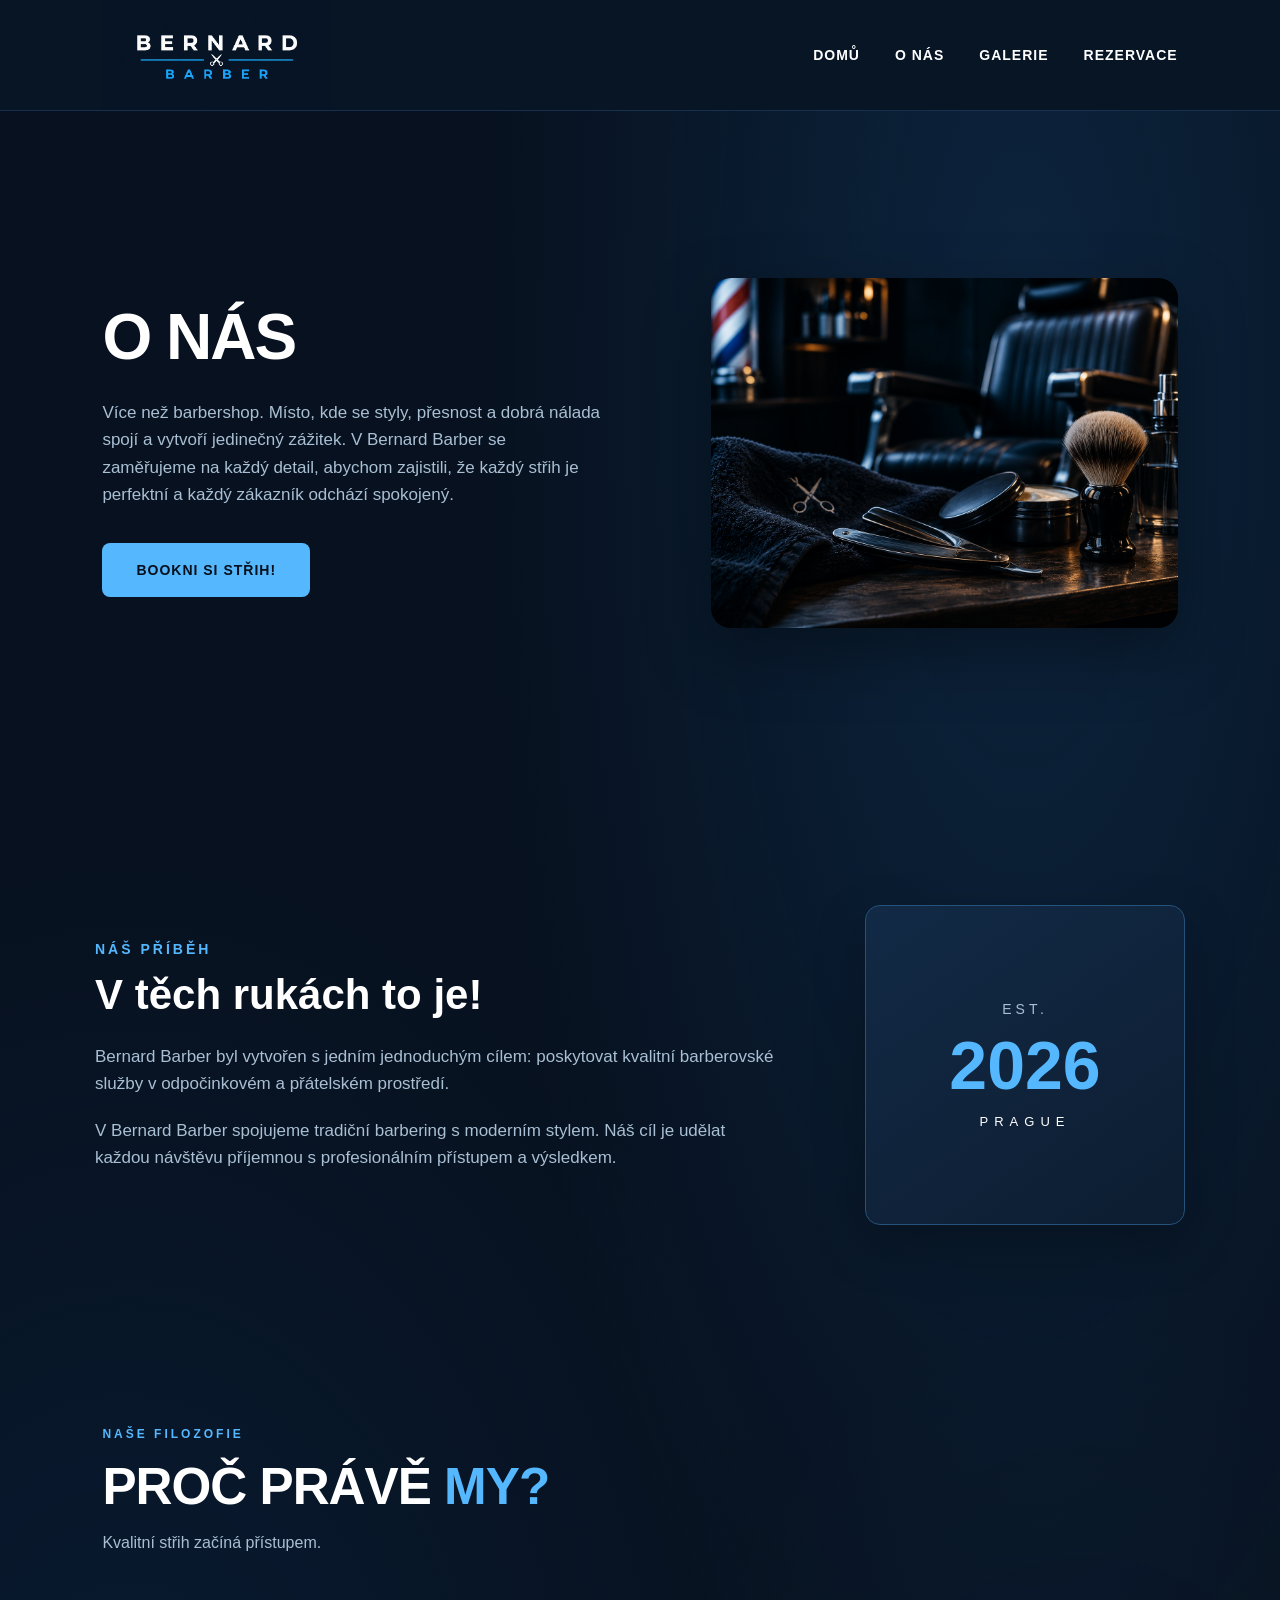
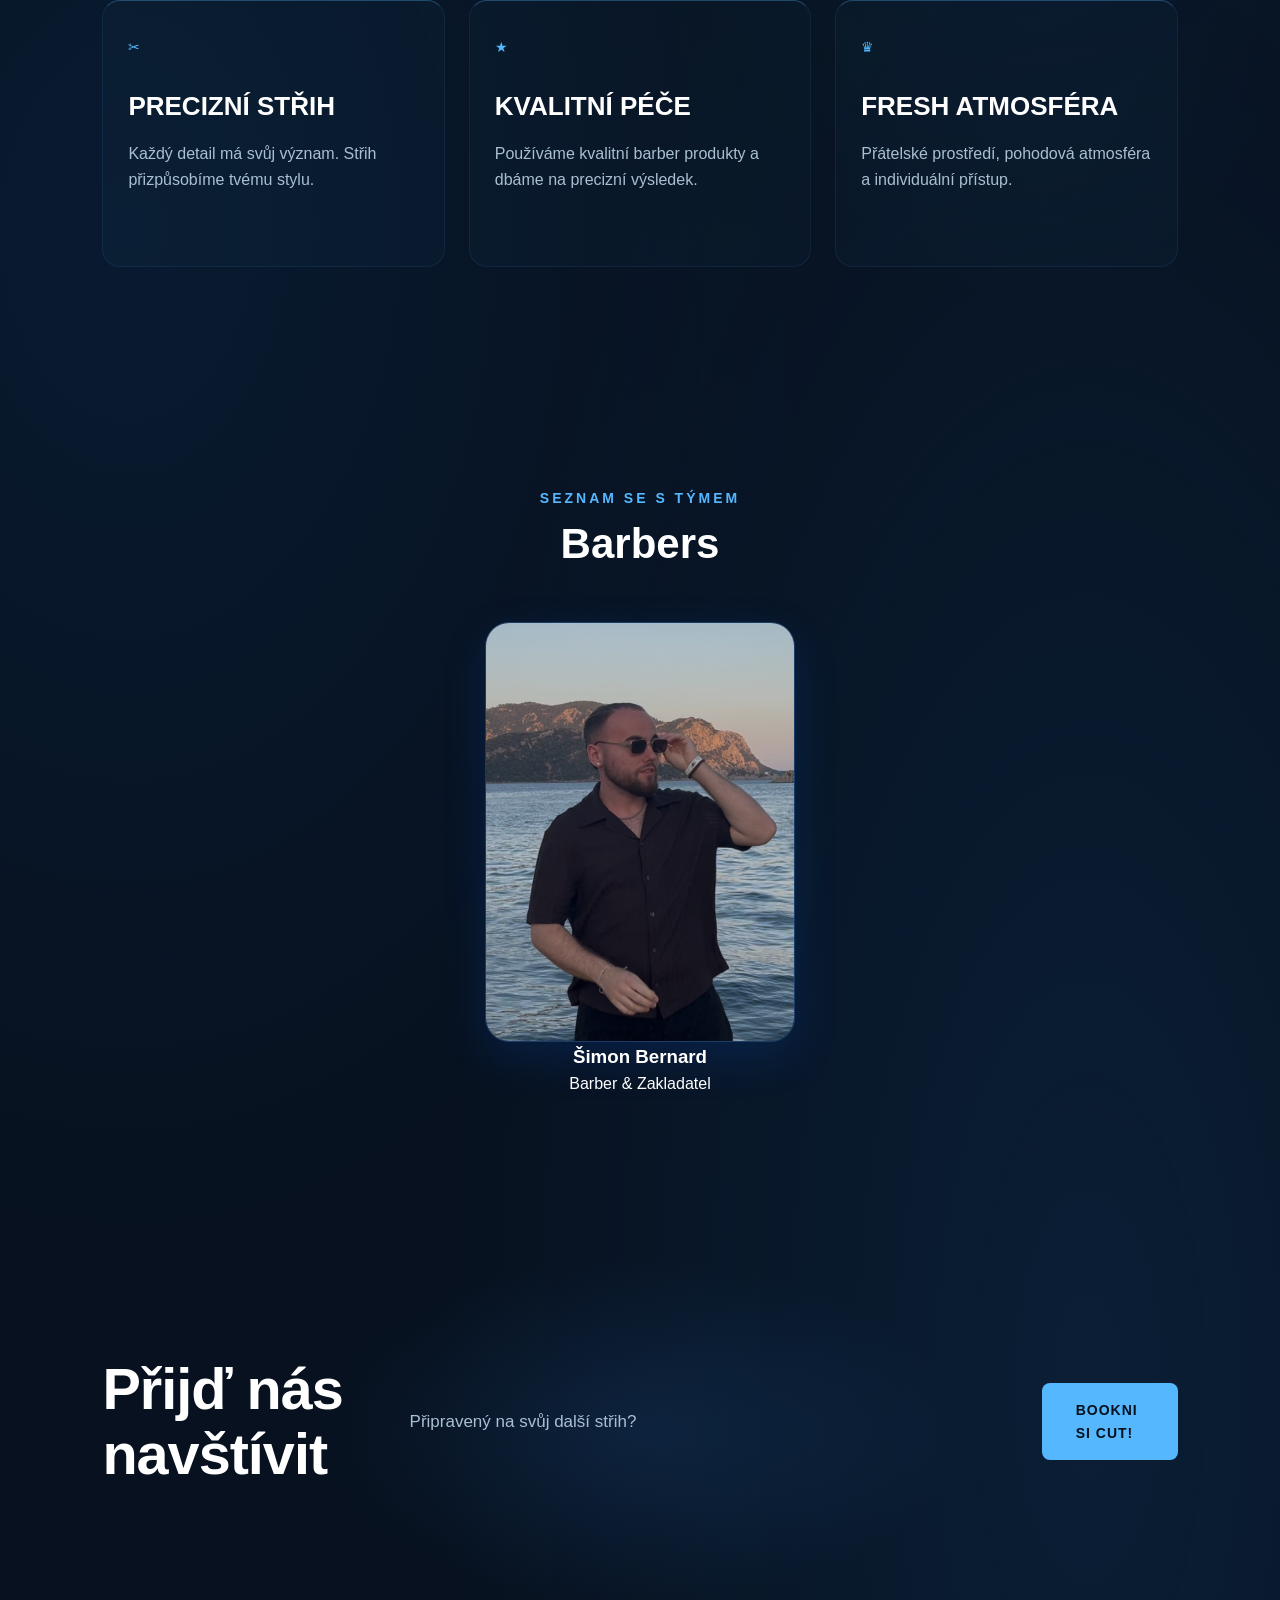
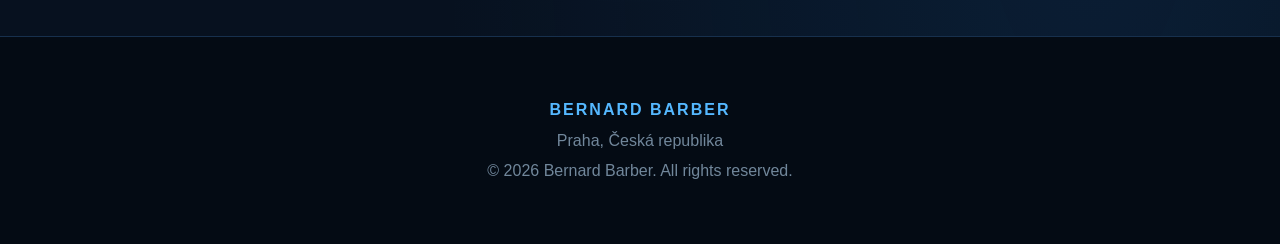
==== commit b08348a3: "script update" ====
--- a/about.html
+++ b/about.html
@@ -219,5 +219,4 @@
 
 </body>
 
-</html>
-```+</html>
--- a/css/style.css
+++ b/css/style.css
@@ -1,12 +1,8 @@
-/* ==================================================
-   BERNARD BARBER - MAIN STYLESHEET
-   Used for: index.html + about.html
-================================================== */
-
-
-/* =========================
-   BASIC SETTINGS
-========================= */
+/* BERNARD BARBER | Unified stylesheet
+   Consolidated from the supplied style.css.
+   Shared styles + homepage + about + gallery + reservations.
+   Edit each selector in one place; keep this file at css/style.css.
+*/
 
 * {
     margin: 0;
@@ -29,21 +25,13 @@
     overflow: hidden;
 }
 
-
-/* =========================
-   HEADER
-========================= */
-
 header {
     min-height: 90px;
     padding: 0 8%;
-
     display: flex;
     justify-content: space-between;
     align-items: center;
-
     background-color: #081525;
-
     border-bottom: 1px solid #17304d;
 }
 
@@ -64,11 +52,6 @@
     display: block;
 }
 
-
-/* =========================
-   NAVIGATION
-========================= */
-
 nav {
     display: flex;
     align-items: center;
@@ -77,16 +60,12 @@
 
 nav a {
     position: relative;
-
     color: #ffffff;
     text-decoration: none;
-
     font-size: 14px;
     font-weight: 600;
-
     text-transform: uppercase;
     letter-spacing: 1px;
-
     transition: color 0.3s ease;
 }
 
@@ -94,20 +73,14 @@
     color: #55b8ff;
 }
 
-/* Line under navigation item */
-
 nav a::after {
     content: "";
-
     position: absolute;
     left: 0;
     bottom: -8px;
-
     width: 0;
     height: 2px;
-
     background-color: #55b8ff;
-
     transition: width 0.3s ease;
 }
 
@@ -115,66 +88,37 @@
     width: 100%;
 }
 
-
-/* =========================
-   BUTTONS
-========================= */
-
 .button {
     display: inline-block;
-
     padding: 15px 35px;
-
     background-color: #55b8ff;
     color: #06101c;
-
     text-decoration: none;
     text-transform: uppercase;
-
     font-size: 14px;
     font-weight: bold;
     letter-spacing: 1px;
-
     border-radius: 6px;
-
-    transition:
-        background-color 0.3s ease,
+    transition: background-color 0.3s ease,
         transform 0.3s ease,
         box-shadow 0.3s ease;
 }
 
 .button:hover {
     background-color: #8bd0ff;
-
     transform: translateY(-3px);
-
     box-shadow: 0 10px 30px rgba(85, 184, 255, 0.2);
 }
-
-
-/* ==================================================
-   HOMEPAGE
-================================================== */
-
-
-/* =========================
-   HERO
-========================= */
 
 .hero {
     min-height: 85vh;
-
     padding: 60px 20px;
-
     display: flex;
     flex-direction: column;
     justify-content: center;
     align-items: center;
-
     text-align: center;
-
-    background:
-        radial-gradient(
+    background: radial-gradient(
             circle at center,
             rgba(32, 94, 145, 0.25),
             transparent 55%
@@ -188,44 +132,29 @@
 
 .hero h2 {
     max-width: 900px;
-
     font-size: 72px;
     line-height: 1.05;
-
     text-transform: uppercase;
     letter-spacing: 5px;
-
     margin-bottom: 25px;
 }
 
 .hero p {
     max-width: 620px;
-
     margin-bottom: 35px;
-
     color: #a9bfd3;
-
     font-size: 18px;
 }
-
-
-/* =========================
-   SERVICES
-========================= */
 
 .services {
     padding: 110px 8%;
-
     background-color: #0b192b;
-
     text-align: center;
 }
 
 .services > h2 {
     margin-bottom: 60px;
-
     font-size: 42px;
-
     text-transform: uppercase;
     letter-spacing: 3px;
 }
@@ -233,93 +162,69 @@
 .service-container {
     max-width: 1200px;
     margin: auto;
-
     display: flex;
     justify-content: center;
-
     gap: 30px;
 }
 
 .service {
     flex: 1;
-
     padding: 50px 30px;
-
     background: linear-gradient(
         145deg,
         #10233a,
         #0d1e32
     );
-
     border: 1px solid #1b3a5c;
     border-radius: 12px;
-
-    transition:
-        transform 0.3s ease,
+    transition: transform 0.3s ease,
         border-color 0.3s ease,
         box-shadow 0.3s ease;
 }
 
 .service:hover {
     transform: translateY(-10px);
-
     border-color: #55b8ff;
-
     box-shadow: 0 15px 35px rgba(0, 0, 0, 0.25);
 }
 
 .service h3 {
     margin-bottom: 15px;
-
     font-size: 24px;
 }
 
 .service p {
     margin-bottom: 20px;
-
     color: #a9bfd3;
 }
 
 .service strong {
     color: #55b8ff;
-
     font-size: 21px;
 }
-
-
-/* =========================
-   ABOUT PREVIEW - HOMEPAGE
-========================= */
 
 .about-preview {
     max-width: 850px;
     margin: auto;
-
     padding: 120px 30px;
-
     text-align: center;
 }
 
 .about-preview h2 {
     margin-bottom: 25px;
-
     font-size: 44px;
 }
 
 .about-preview p {
     margin-bottom: 25px;
-
     color: #a9bfd3;
-
     font-size: 18px;
 }
 
 .about-preview a {
     color: #55b8ff;
-
     text-decoration: none;
     font-weight: bold;
-
     transition: color 0.3s ease;
 }
 
@@ -327,30 +232,20 @@
     color: #8bd0ff;
 }
 
-
-/* =========================
-   RESERVATION CTA
-========================= */
-
 .reservation {
     padding: 100px 20px;
-
     text-align: center;
-
-    background:
-        linear-gradient(
+    background: linear-gradient(
             135deg,
             #10233a,
             #0b192b
         );
-
     border-top: 1px solid #17304d;
     border-bottom: 1px solid #17304d;
 }
 
 .reservation h2 {
     margin-bottom: 10px;
-
     font-size: 44px;
 }
 
@@ -358,34 +253,18 @@
     margin-bottom: 30px;
     width: 100%;
     color: #a9bfd3;
-
     font-size: 17px;
 }
-
-
-/* ==================================================
-   ABOUT PAGE
-================================================== */
-
-
-/* =========================
-   ABOUT HERO
-========================= */
 
 .about-hero {
     min-height: 430px;
-
     padding: 80px 20px;
-
     display: flex;
     flex-direction: column;
     justify-content: center;
     align-items: center;
-
     text-align: center;
-
-    background:
-        radial-gradient(
+    background: radial-gradient(
             circle at center,
             rgba(50, 126, 184, 0.25),
             transparent 55%
@@ -399,54 +278,33 @@
 
 .about-hero h2 {
     margin-bottom: 20px;
-
     font-size: 64px;
-
     text-transform: uppercase;
     letter-spacing: 5px;
 }
 
 .about-hero p {
     max-width: 650px;
-
     color: #a9bfd3;
-
     font-size: 18px;
 }
-
-
-/* =========================
-   SECTION LABEL
-========================= */
 
 .section-label {
     margin-bottom: 10px;
-
     color: #55b8ff;
-
     text-transform: uppercase;
-
     font-size: 14px;
     font-weight: bold;
-
     letter-spacing: 3px;
 }
-
-
-/* =========================
-   OUR STORY
-========================= */
 
 .our-story {
     max-width: 1150px;
     margin: auto;
-
     padding: 110px 30px;
-
     display: flex;
     align-items: center;
     justify-content: space-between;
-
     gap: 90px;
 }
 
@@ -456,110 +314,79 @@
 
 .story-text h2 {
     margin-bottom: 25px;
-
     font-size: 42px;
     line-height: 1.2;
 }
 
 .story-text p:not(.section-label) {
     margin-bottom: 20px;
-
     color: #a9bfd3;
-
     font-size: 17px;
 }
 
 .story-box {
     width: 320px;
     height: 320px;
-
     flex-shrink: 0;
-
     display: flex;
     flex-direction: column;
     justify-content: center;
     align-items: center;
-
-    background:
-        linear-gradient(
+    background: linear-gradient(
             145deg,
             #122a46,
             #0d1d31
         );
-
     border: 1px solid #25527a;
     border-radius: 15px;
-
     box-shadow: 0 20px 50px rgba(0, 0, 0, 0.25);
 }
 
 .story-box span {
     color: #a9bfd3;
-
     font-size: 14px;
-
     letter-spacing: 4px;
 }
 
 .story-box strong {
     margin: 5px 0;
-
     color: #55b8ff;
-
     font-size: 68px;
     line-height: 1.2;
 }
 
 .story-box p {
     color: #ffffff;
-
     font-size: 13px;
-
     letter-spacing: 6px;
 }
-
-
-/* =========================
-   WHY CHOOSE US
-========================= */
 
 .why-us {
     padding: 110px 8%;
-
     background-color: #0b192b;
-
     text-align: center;
 }
 
 .why-us > h2 {
     margin-bottom: 60px;
-
     font-size: 42px;
 }
 
 .why-container {
     max-width: 1150px;
     margin: auto;
-
-    display: flex;
-
+    display: flex;
     gap: 30px;
 }
-
 
 .why-card {
     flex: 1;
     padding: 50px 30px;
-
     background: #10233a;
-
     border: 1px solid rgba(85, 184, 255, 0.15);
     border-radius: 18px;
-
     box-shadow: 0 5px 20px rgba(0, 0, 0, 0.1);
-
-    transition:
-        transform 0.6s cubic-bezier(0.22, 1, 0.36, 1),
+    transition: transform 0.6s cubic-bezier(0.22, 1, 0.36, 1),
         border-color 0.5s ease,
         box-shadow 0.6s ease,
         background-color 0.5s ease;
@@ -567,25 +394,17 @@
 
 .why-card:hover {
     transform: translateY(-8px);
-
     background: #163453;
-
     border-color: rgba(85, 184, 255, 0.65);
-
-    box-shadow:
-        0 20px 50px rgba(0, 0, 0, 0.25),
+    box-shadow: 0 20px 50px rgba(0, 0, 0, 0.25),
         0 0 30px rgba(85, 184, 255, 0.12);
 }
-
-/* Jemná animace ikony */
 
 .why-card span {
     display: block;
     color: #55b8ff;
     font-size: 38px;
-
-    transition:
-        transform 0.6s cubic-bezier(0.22, 1, 0.36, 1),
+    transition: transform 0.6s cubic-bezier(0.22, 1, 0.36, 1),
         color 0.5s ease;
 }
 
@@ -594,10 +413,8 @@
     color: #8bd0ff;
 }
 
-
 .why-card h3 {
     margin: 20px 0 10px;
-
     font-size: 21px;
 }
 
@@ -605,35 +422,27 @@
     color: #a9bfd3;
 }
 
-
-/* =========================
-   TEAM
-========================= */
-
 .team {
     padding: 110px 8%;
-
     text-align: center;
 }
 
 .team > h2 {
     margin-bottom: 55px;
-
     font-size: 42px;
 }
 
 .team-container {
     display: flex;
     justify-content: center;
-
     gap: 40px;
 }
 
 .barber-card {
     width: 310px;
-
     padding-bottom: 20px;
 }
+
 .barber-photo {
     width: 100%;
     max-width: 350px;
@@ -641,7 +450,6 @@
     margin: 0 auto;
     border-radius: 24px;
     overflow: hidden;
-
     border: 1px solid rgba(70, 150, 255, 0.3);
     box-shadow: 0 15px 45px rgba(0, 100, 255, 0.15);
 }
@@ -664,22 +472,13 @@
         max-width: 280px;
         height: 340px;
     }
-}
-
-
-/* =========================
-   FOOTER
-========================= */
-
+
+}
 footer {
     padding: 55px 20px;
-
     text-align: center;
-
     background-color: #040b14;
-
     color: #71879b;
-
     border-top: 1px solid #17304d;
 }
 
@@ -689,41 +488,26 @@
 
 footer p:first-child {
     color: #55b8ff;
-
     font-weight: bold;
-
     text-transform: uppercase;
-
     letter-spacing: 2px;
 }
 
-
-/* ==================================================
-   TABLET + MOBILE
-================================================== */
-
 @media (max-width: 768px) {
-
-    /* HEADER */
-
     header {
         padding: 22px 20px;
-
         flex-direction: column;
-
         gap: 20px;
     }
 
     .logo h1 {
         text-align: center;
-
         font-size: 21px;
     }
 
     nav {
         justify-content: center;
         flex-wrap: wrap;
-
         gap: 15px 20px;
     }
 
@@ -731,16 +515,12 @@
         font-size: 12px;
     }
 
-
-    /* HOMEPAGE HERO */
-
     .hero {
         min-height: 70vh;
     }
 
     .hero h2 {
         font-size: 44px;
-
         letter-spacing: 3px;
     }
 
@@ -748,9 +528,6 @@
         font-size: 16px;
     }
 
-
-    /* SERVICES */
-
     .services {
         padding: 80px 20px;
     }
@@ -759,36 +536,23 @@
         flex-direction: column;
     }
 
-
-    /* ABOUT PREVIEW */
-
     .about-preview {
         padding: 80px 25px;
     }
 
-
-    /* ABOUT HERO */
-
     .about-hero {
         min-height: 350px;
     }
 
     .about-hero h2 {
         font-size: 44px;
-
         letter-spacing: 3px;
     }
-
-
-    /* OUR STORY */
 
     .our-story {
         padding: 80px 25px;
-
         flex-direction: column;
-
         gap: 50px;
-
         text-align: center;
     }
 
@@ -797,9 +561,6 @@
         max-width: 320px;
     }
 
-
-    /* WHY US */
-
     .why-us {
         padding: 80px 20px;
     }
@@ -807,9 +568,6 @@
     .why-container {
         flex-direction: column;
     }
-
-
-    /* TEAM */
 
     .team {
         padding: 80px 20px;
@@ -819,9 +577,6 @@
         flex-direction: column;
         align-items: center;
     }
-
-
-    /* HEADINGS */
 
     .services > h2,
     .about-preview h2,
@@ -831,15 +586,9 @@
     .team > h2 {
         font-size: 32px;
     }
-}
-
-
-/* =========================
-   SMALL MOBILE
-========================= */
-
+
+}
 @media (max-width: 480px) {
-
     .hero h2 {
         font-size: 36px;
     }
@@ -850,7 +599,6 @@
 
     .button {
         padding: 13px 25px;
-
         font-size: 12px;
     }
 
@@ -865,31 +613,17 @@
     .barber-card {
         width: 100%;
     }
-}
-
-/* ==================================================
-   GALLERY PAGE
-================================================== */
-
-
-/* =========================
-   GALLERY HERO
-========================= */
-
+
+}
 .gallery-hero {
     min-height: 430px;
-
     padding: 80px 20px;
-
     display: flex;
     flex-direction: column;
     justify-content: center;
     align-items: center;
-
     text-align: center;
-
-    background:
-        radial-gradient(
+    background: radial-gradient(
             circle at center,
             rgba(50, 126, 184, 0.25),
             transparent 55%
@@ -903,47 +637,29 @@
 
 .gallery-hero h2 {
     margin-bottom: 20px;
-
     font-size: 64px;
-
     text-transform: uppercase;
     letter-spacing: 5px;
 }
 
 .gallery-hero > p:last-child {
     max-width: 650px;
-
     color: #a9bfd3;
-
     font-size: 18px;
 }
-
-
-/* =========================
-   GALLERY GRID
-========================= */
 
 .gallery-section {
     padding: 110px 8%;
-
     background-color: #0b192b;
 }
 
 .gallery-grid {
     max-width: 1200px;
     margin: auto;
-
     display: grid;
-
     grid-template-columns: repeat(3, 1fr);
-
     gap: 35px;
 }
-
-
-/* =========================
-   GALLERY ITEM
-========================= */
 
 .gallery-item {
     transition: transform 0.3s ease;
@@ -955,82 +671,55 @@
 
 .gallery-placeholder {
     height: 350px;
-
     margin-bottom: 20px;
-
     display: flex;
     justify-content: center;
     align-items: center;
-
-    background:
-        linear-gradient(
+    background: linear-gradient(
             145deg,
             #122a46,
             #0d1d31
         );
-
     border: 1px solid #1b3a5c;
     border-radius: 12px;
-
     color: #55b8ff;
-
     font-size: 15px;
     font-weight: bold;
-
     letter-spacing: 3px;
-
-    transition:
-        border-color 0.3s ease,
+    transition: border-color 0.3s ease,
         box-shadow 0.3s ease;
 }
 
 .gallery-item:hover .gallery-placeholder {
     border-color: #55b8ff;
-
     box-shadow: 0 15px 35px rgba(0, 0, 0, 0.3);
 }
 
 .gallery-item h3 {
     font-size: 21px;
-
     margin-bottom: 3px;
 }
 
 .gallery-item p {
     color: #55b8ff;
-
     font-size: 14px;
-
     text-transform: uppercase;
     letter-spacing: 1px;
 }
 
-
-/* =========================
-   GALLERY TABLET
-========================= */
-
 @media (max-width: 900px) {
-
     .gallery-grid {
         grid-template-columns: repeat(2, 1fr);
     }
-}
-
-
-/* =========================
-   GALLERY MOBILE
-========================= */
-
+
+}
 @media (max-width: 600px) {
-
     .gallery-hero {
         min-height: 350px;
     }
 
     .gallery-hero h2 {
         font-size: 42px;
-
         letter-spacing: 3px;
     }
 
@@ -1045,31 +734,17 @@
     .gallery-placeholder {
         height: 380px;
     }
-}
-
-/* ==================================================
-   RESERVATIONS PAGE
-================================================== */
-
-
-/* =========================
-   RESERVATION HERO
-========================= */
-
+
+}
 .reservation-hero {
     min-height: 430px;
-
     padding: 80px 20px;
-
     display: flex;
     flex-direction: column;
     justify-content: center;
     align-items: center;
-
     text-align: center;
-
-    background:
-        radial-gradient(
+    background: radial-gradient(
             circle at center,
             rgba(50, 126, 184, 0.25),
             transparent 55%
@@ -1083,60 +758,39 @@
 
 .reservation-hero h2 {
     margin-bottom: 20px;
-
     font-size: 64px;
-
     text-transform: uppercase;
     letter-spacing: 5px;
 }
 
 .reservation-hero > p:last-child {
     max-width: 650px;
-
     color: #a9bfd3;
-
     font-size: 18px;
 }
-
-
-/* =========================
-   BOOKING SECTION
-========================= */
 
 .booking-section {
     padding: 110px 8%;
-
     background-color: #0b192b;
 }
 
 .booking-container {
     max-width: 1150px;
     margin: auto;
-
     display: grid;
-
     grid-template-columns: 1fr 1.5fr;
-
     gap: 80px;
 }
-
-
-/* =========================
-   BOOKING INFORMATION
-========================= */
 
 .booking-info h2 {
     margin-bottom: 20px;
-
     font-size: 42px;
     line-height: 1.2;
 }
 
 .booking-description {
     margin-bottom: 45px;
-
     color: #a9bfd3;
-
     font-size: 17px;
 }
 
@@ -1146,50 +800,31 @@
 
 .info-item h3 {
     margin-bottom: 10px;
-
     color: #ffffff;
-
     font-size: 18px;
 }
 
 .info-item p {
     color: #a9bfd3;
-
     margin-top: 8px;
 }
 
 .info-item strong {
     color: #55b8ff;
-
     font-size: 15px;
 }
-
-
-/* =========================
-   BOOKING FORM CONTAINER
-========================= */
 
 .booking-form-container {
     padding: 45px;
-
-    background:
-        linear-gradient(
+    background: linear-gradient(
             145deg,
             #10233a,
             #0d1e32
         );
-
     border: 1px solid #1b3a5c;
-
     border-radius: 15px;
-
     box-shadow: 0 20px 50px rgba(0, 0, 0, 0.25);
 }
-
-
-/* =========================
-   FORM
-========================= */
 
 .booking-form {
     width: 100%;
@@ -1197,13 +832,11 @@
 
 .form-group {
     width: 100%;
-
     margin-bottom: 25px;
 }
 
 .form-row {
     display: flex;
-
     gap: 20px;
 }
 
@@ -1211,74 +844,44 @@
     flex: 1;
 }
 
-
-/* LABELS */
-
 .form-group label {
     display: block;
-
     margin-bottom: 8px;
-
     color: #d9e7f3;
-
     font-size: 14px;
     font-weight: bold;
-
     letter-spacing: 0.5px;
 }
-
-
-/* INPUTS */
 
 .form-group input,
 .form-group select,
 .form-group textarea {
     width: 100%;
-
     padding: 15px 16px;
-
     background-color: #081525;
-
     color: #ffffff;
-
     border: 1px solid #254765;
-
     border-radius: 7px;
-
     outline: none;
-
     font-family: Arial, Helvetica, sans-serif;
     font-size: 15px;
-
-    transition:
-        border-color 0.3s ease,
+    transition: border-color 0.3s ease,
         box-shadow 0.3s ease,
         background-color 0.3s ease;
 }
-
-
-/* PLACEHOLDER */
 
 .form-group input::placeholder,
 .form-group textarea::placeholder {
     color: #647d92;
 }
-
-
-/* INPUT FOCUS */
 
 .form-group input:focus,
 .form-group select:focus,
 .form-group textarea:focus {
     background-color: #0a192a;
-
     border-color: #55b8ff;
-
     box-shadow: 0 0 0 3px rgba(85, 184, 255, 0.1);
 }
-
-
-/* SELECT */
 
 .form-group select {
     cursor: pointer;
@@ -1286,99 +889,61 @@
 
 .form-group select option {
     background-color: #081525;
-
     color: #ffffff;
 }
-
-
-/* TEXTAREA */
 
 .form-group textarea {
     resize: vertical;
-
     min-height: 120px;
 }
-
-
-/* DATE + TIME ICON */
 
 .form-group input[type="date"],
 .form-group input[type="time"] {
     color-scheme: dark;
 }
 
-
-/* =========================
-   BOOKING BUTTON
-========================= */
-
 .booking-button {
     width: 100%;
-
     padding: 17px;
-
     margin-top: 5px;
-
     background-color: #55b8ff;
     color: #06101c;
-
     border: none;
     border-radius: 7px;
-
     font-size: 14px;
     font-weight: bold;
-
     text-transform: uppercase;
     letter-spacing: 1px;
-
     cursor: pointer;
-
-    transition:
-        background-color 0.3s ease,
+    transition: background-color 0.3s ease,
         transform 0.3s ease,
         box-shadow 0.3s ease;
 }
 
 .booking-button:hover {
     background-color: #8bd0ff;
-
     transform: translateY(-3px);
-
     box-shadow: 0 10px 30px rgba(85, 184, 255, 0.2);
 }
 
-
-/* =========================
-   RESERVATION TABLET
-========================= */
-
 @media (max-width: 900px) {
-
     .booking-container {
         grid-template-columns: 1fr;
-
         gap: 50px;
     }
 
     .booking-info {
         text-align: center;
     }
-}
-
-
-/* =========================
-   RESERVATION MOBILE
-========================= */
-
+
+}
 @media (max-width: 600px) {
-
     .reservation-hero {
         min-height: 350px;
     }
 
     .reservation-hero h2 {
         font-size: 38px;
-
         letter-spacing: 3px;
     }
 
@@ -1392,17 +957,14 @@
 
     .form-row {
         flex-direction: column;
-
         gap: 0;
     }
 
     .booking-info h2 {
         font-size: 32px;
     }
-}
-
-/* Fix reservation form on mobile */
-
+
+}
 .booking-form,
 .booking-form-container,
 .booking-form .form-row,
@@ -1434,20 +996,16 @@
         -webkit-appearance: none;
         appearance: none;
     }
-}
-
-/* TOAST NOTIFICATIONS */
-
+
+}
 #toast-container {
     position: fixed;
     top: 25px;
     right: 25px;
     z-index: 9999;
-
     display: flex;
     flex-direction: column;
     gap: 12px;
-
     width: min(380px, calc(100% - 32px));
     pointer-events: none;
 }
@@ -1456,16 +1014,12 @@
     display: flex;
     align-items: center;
     gap: 14px;
-
     padding: 18px 20px;
     border-radius: 12px;
-
     color: white;
     font-size: 14px;
     line-height: 1.5;
-
     box-shadow: 0 8px 30px rgba(0, 0, 0, 0.3);
-
     animation: toast-in 0.3s ease;
     pointer-events: auto;
 }
@@ -1518,142 +1072,271 @@
         top: 15px;
         right: 16px;
     }
-}
-
-
-/* ==========================================
-   MODERN PREMIUM 2.1 - HOMEPAGE
-========================================== */
+
+}
 .premium-home {
     position: relative;
     isolation: isolate;
     overflow: hidden;
-    background:
-        radial-gradient(ellipse at 80% 8%, rgba(33, 112, 183, .20), transparent 38%),
+    background: radial-gradient(ellipse at 80% 8%, rgba(33, 112, 183, .20), transparent 38%),
         radial-gradient(ellipse at 10% 55%, rgba(19, 74, 135, .17), transparent 42%),
         radial-gradient(ellipse at 85% 92%, rgba(26, 91, 154, .18), transparent 42%),
         #07111f;
 }
-.premium-home section { position: relative; background: transparent; border: 0; }
+
+.premium-home section {
+    position: relative;
+    background: transparent;
+    border: 0;
+}
+
 .premium-home .section-kicker, .premium-home .hero-label {
-    display: block; color: #55b8ff; font-size: 12px;
-    font-weight: 700; letter-spacing: 3px; text-transform: uppercase;
-}
-.premium-home h2 { font-weight: 800; line-height: 1.12; }
-.premium-home h2 span { color: #55b8ff; }
-.premium-home .hero {
-    min-height: 76vh; padding: 90px 8% 100px;
-    display: flex; justify-content: center; align-items: center;
-    text-align: center;
-}
-.hero-content { position: relative; z-index: 1; max-width: 1000px; animation: heroAppear .9s ease both; }
-.premium-home .hero-label { margin-bottom: 24px; }
-.premium-home .hero h2 {
-    font-size: clamp(42px, 5.5vw, 78px); letter-spacing: -1.5px;
-    margin-bottom: 26px;
-}
-.premium-home .hero p {
-    max-width: 580px; margin: 0 auto 35px; color: #a9bfd3; font-size: 17px;
-}
+    display: block;
+    color: #55b8ff;
+    font-size: 12px;
+    font-weight: 700;
+    letter-spacing: 3px;
+    text-transform: uppercase;
+}
+
+.premium-home h2 {
+    font-weight: 800;
+    line-height: 1.12;
+}
+
+.premium-home h2 span {
+    color: #55b8ff;
+}
+
+.hero-content {
+    position: relative;
+    z-index: 1;
+    max-width: 1000px;
+    animation: heroAppear .9s ease both;
+}
+
+.premium-home .hero-label {
+    margin-bottom: 24px;
+}
+
 .premium-home .button {
-    position: relative; display: inline-block; overflow: hidden;
-    border-radius: 8px; padding: 16px 34px;
+    position: relative;
+    display: inline-block;
+    overflow: hidden;
+    border-radius: 8px;
+    padding: 16px 34px;
     transition: transform .35s ease, box-shadow .35s ease, background .35s ease;
 }
-.premium-home .button:hover { transform: translateY(-5px); box-shadow: 0 15px 40px rgba(85,184,255,.25); }
+
+.premium-home .button:hover {
+    transform: translateY(-5px);
+    box-shadow: 0 15px 40px rgba(85,184,255,.25);
+}
+
 .hero-scroll {
-    position: absolute; bottom: 24px; left: 50%; transform: translateX(-50%);
-    display: flex; flex-direction: column; align-items: center; gap: 10px;
-    color: #7394b3; font-size: 10px; letter-spacing: 3px;
-}
-.scroll-line { display: block; width: 1px; height: 40px; background: linear-gradient(#55b8ff, transparent); animation: scrollPulse 2s infinite; }
-.premium-home .services { padding: 85px 8% 100px; text-align: center; }
-.section-heading { margin-bottom: 48px; }
-.premium-home .services h2 { font-size: clamp(32px, 4vw, 50px); letter-spacing: -1px; margin: 14px 0; }
-.section-heading p { color: #a9bfd3; font-size: 16px; }
-.premium-home .service-container {
-    display: grid; grid-template-columns: repeat(3, minmax(0,1fr));
-    gap: 24px; max-width: 1200px; margin: auto;
-}
-.premium-home .service {
-    position: relative; overflow: hidden; min-width: 0;
-    padding: 38px 28px; text-align: left;
-    background: rgba(85,184,255,.025);
-    border: 1px solid rgba(85,184,255,.09);
-    border-top: 1px solid rgba(85,184,255,.35);
-    border-radius: 18px; box-shadow: none;
-    transition: transform .4s ease, background .4s ease, border-color .4s ease, box-shadow .4s ease;
-}
+    position: absolute;
+    bottom: 24px;
+    left: 50%;
+    transform: translateX(-50%);
+    display: flex;
+    flex-direction: column;
+    align-items: center;
+    gap: 10px;
+    color: #7394b3;
+    font-size: 10px;
+    letter-spacing: 3px;
+}
+
+.scroll-line {
+    display: block;
+    width: 1px;
+    height: 40px;
+    background: linear-gradient(#55b8ff, transparent);
+    animation: scrollPulse 2s infinite;
+}
+
+.section-heading {
+    margin-bottom: 48px;
+}
+
+.section-heading p {
+    color: #a9bfd3;
+    font-size: 16px;
+}
+
 .premium-home .service::before {
-    content: ''; position: absolute; inset: 0;
+    content: "";
+    position: absolute;
+    inset: 0;
     background: radial-gradient(circle at 50% 0%, rgba(85,184,255,.17), transparent 72%);
-    opacity: 0; pointer-events: none; transition: opacity .4s ease;
-}
-.premium-home .service:hover {
-    transform: translateY(-9px); background: rgba(85,184,255,.065);
-    border-color: rgba(85,184,255,.48); box-shadow: 0 18px 40px rgba(0,0,0,.15);
-}
-.premium-home .service:hover::before { opacity: 1; }
-.premium-home .service > * { position: relative; z-index: 1; }
-.service-number { display: block; margin-bottom: 27px; color: #55b8ff; font-size: 14px; letter-spacing: 2px; transition: transform .4s ease, color .4s ease; }
-.premium-home .service:hover .service-number { transform: translateX(10px); color: #fff; }
-.premium-home .service h3 { font-size: 26px; margin-bottom: 14px; transition: color .3s ease; }
-.premium-home .service:hover h3 { color: #55b8ff; }
-.premium-home .service p { color: #a9bfd3; font-size: 16px; min-height: 76px; margin-bottom: 14px; }
-.premium-home .service strong { display: inline-block; color: #55b8ff; font-size: 22px; }
-.premium-home .about-preview { max-width: 950px; margin: auto; padding: 110px 30px; text-align: center; }
-.premium-home .about-preview h2 { margin: 20px 0 25px; font-size: clamp(32px,4vw,50px); letter-spacing: -1px; }
-.premium-home .about-preview p { max-width: 720px; margin: 0 auto 32px; color: #a9bfd3; font-size: 18px; line-height: 1.85; }
-.premium-home .about-link { display: inline-flex; align-items: center; gap: 14px; color: #55b8ff; text-decoration: none; font-weight: 700; font-size: 13px; letter-spacing: 2px; transition: gap .3s ease; }
-.premium-home .about-link:hover { gap: 22px; }
-.premium-home .about-link span { display: inline-block; font-size: 22px; transition: transform .3s ease; }
-.premium-home .about-link:hover span { transform: translate(4px,-4px); }
-.premium-home .reservation { padding: 115px 20px 135px; text-align: center; }
+    opacity: 0;
+    pointer-events: none;
+    transition: opacity .4s ease;
+}
+
+.premium-home .service:hover::before {
+    opacity: 1;
+}
+
+.premium-home .service > * {
+    position: relative;
+    z-index: 1;
+}
+
+.service-number {
+    display: block;
+    margin-bottom: 27px;
+    color: #55b8ff;
+    font-size: 14px;
+    letter-spacing: 2px;
+    transition: transform .4s ease, color .4s ease;
+}
+
+.premium-home .service:hover .service-number {
+    transform: translateX(10px);
+    color: #fff;
+}
+
+.premium-home .service h3 {
+    font-size: 26px;
+    margin-bottom: 14px;
+    transition: color .3s ease;
+}
+
+.premium-home .service:hover h3 {
+    color: #55b8ff;
+}
+
+.premium-home .service p {
+    color: #a9bfd3;
+    font-size: 16px;
+    min-height: 76px;
+    margin-bottom: 14px;
+}
+
+.premium-home .service strong {
+    display: inline-block;
+    color: #55b8ff;
+    font-size: 22px;
+}
+
+.premium-home .about-link {
+    display: inline-flex;
+    align-items: center;
+    gap: 14px;
+    color: #55b8ff;
+    text-decoration: none;
+    font-weight: 700;
+    font-size: 13px;
+    letter-spacing: 2px;
+    transition: gap .3s ease;
+}
+
+.premium-home .about-link:hover {
+    gap: 22px;
+}
+
+.premium-home .about-link span {
+    display: inline-block;
+    font-size: 22px;
+    transition: transform .3s ease;
+}
+
+.premium-home .about-link:hover span {
+    transform: translate(4px,-4px);
+}
+
 .premium-home .reservation::before {
-    content: ''; position: absolute; width: min(650px,100%); height: 350px;
-    left: 50%; top: 50%; transform: translate(-50%,-50%);
+    content: "";
+    position: absolute;
+    width: min(650px,100%);
+    height: 350px;
+    left: 50%;
+    top: 50%;
+    transform: translate(-50%,-50%);
     background: radial-gradient(ellipse,rgba(45,130,220,.13),transparent 70%);
     pointer-events: none;
 }
-.premium-home .reservation > * { position: relative; z-index: 1; }
-.premium-home .reservation h2 { max-width: 1000px; margin: 20px auto 22px; font-size: clamp(32px,4vw,50px); letter-spacing: -1px; }
-.premium-home .reservation p { color: #a9bfd3; font-size: 17px; margin-bottom: 34px; }
+
+.premium-home .reservation > * {
+    position: relative;
+    z-index: 1;
+}
+
 @keyframes heroAppear { from { opacity: 0; transform: translateY(28px); } to { opacity: 1; transform: translateY(0); } }
+
 @keyframes scrollPulse { 0%,100% { opacity: .35; transform: scaleY(.7); } 50% { opacity: 1; transform: scaleY(1); } }
-/* Scroll animation works when reveal classes are added by JS. */
-.premium-home .reveal-ready { opacity: 0; transform: translateY(32px); transition: opacity .8s ease, transform .8s ease; }
-.premium-home .reveal-ready.visible { opacity: 1; transform: translateY(0); }
-.premium-home .service.reveal-ready:nth-child(2) { transition-delay: .12s; }
-.premium-home .service.reveal-ready:nth-child(3) { transition-delay: .24s; }
+
+.premium-home .reveal-ready {
+    opacity: 0;
+    transform: translateY(32px);
+    transition: opacity .8s ease, transform .8s ease;
+}
+
+.premium-home .reveal-ready.visible {
+    opacity: 1;
+    transform: translateY(0);
+}
+
+.premium-home .service.reveal-ready:nth-child(2) {
+    transition-delay: .12s;
+}
+
+.premium-home .service.reveal-ready:nth-child(3) {
+    transition-delay: .24s;
+}
+
 @media (max-width: 900px) {
-    .premium-home .service-container { grid-template-columns: 1fr; max-width: 620px; gap: 16px; }
-    .premium-home .service p { min-height: auto; }
-    .premium-home .hero { min-height: 72vh; }
+    .premium-home .service-container {
+        grid-template-columns: 1fr;
+        max-width: 620px;
+        gap: 16px;
+    }
+
+    .premium-home .service p {
+        min-height: auto;
+    }
+
 }
 @media (max-width: 600px) {
-    .premium-home .hero { min-height: 72svh; padding: 85px 22px 90px; }
-    .premium-home .hero h2 { font-size: clamp(35px,9vw,48px); letter-spacing: -1px; }
-    .premium-home .hero-label, .premium-home .section-kicker { font-size: 10px; letter-spacing: 2px; }
-    .premium-home .hero p { font-size: 16px; }
-    .premium-home .services { padding: 70px 22px; }
-    .premium-home .service { padding: 30px 24px; }
-    .premium-home .about-preview { padding: 85px 22px; }
-    .premium-home .about-preview p { font-size: 16px; line-height: 1.8; }
-    .premium-home .reservation { padding: 95px 22px 110px; }
-    .premium-home .reservation p { font-size: 16px; }
+    .premium-home .hero-label, .premium-home .section-kicker {
+        font-size: 10px;
+        letter-spacing: 2px;
+    }
+
+    .premium-home .hero p {
+        font-size: 16px;
+    }
+
+    .premium-home .service {
+        padding: 30px 24px;
+    }
+
+    .premium-home .about-preview p {
+        font-size: 16px;
+        line-height: 1.8;
+    }
+
+    .premium-home .reservation p {
+        font-size: 16px;
+    }
+
 }
 @media (prefers-reduced-motion: reduce) {
     .premium-home *, .premium-home *::before, .premium-home *::after {
-        animation: none !important; transition: none !important; scroll-behavior: auto !important;
-    }
-    .premium-home .reveal-ready { opacity: 1; transform: none; }
-}
-
-/* ==================================================
-   HOMEPAGE 2.2 — ASYMMETRIC MODERN PREMIUM
-   Keeps navbar, gallery, about page and booking styles intact.
-================================================== */
+        animation: none !important;
+        transition: none !important;
+        scroll-behavior: auto !important;
+    }
+
+    .premium-home .reveal-ready {
+        opacity: 1;
+        transform: none;
+    }
+
+}
 .premium-home .hero {
+    justify-content: center;
     min-height: 76vh;
     padding: 95px 8%;
     display: grid;
@@ -1662,62 +1345,286 @@
     gap: 38px;
     text-align: left;
 }
-.premium-home .hero-content { max-width: 720px; text-align: left; }
-.premium-home .hero h2 { font-size: clamp(40px,5vw,74px); line-height: 1.13; letter-spacing: -2px; }
-.premium-home .hero p { margin: 0 0 35px; max-width: 500px; font-size: 17px; }
-.hero-visual { position: relative; width: 100%; max-width: 480px; aspect-ratio: 1; margin: auto; display: grid; place-items: center; }
-.hero-glow { position: absolute; inset: 12%; border-radius: 50%; background: radial-gradient(circle,rgba(50,145,255,.38),rgba(15,65,130,.13) 45%,transparent 75%); filter: blur(24px); animation: bbGlowPulse 5s ease-in-out infinite; }
-.hero-orbit { position: absolute; border: 1px solid rgba(85,184,255,.2); border-radius: 50%; pointer-events: none; }
-.orbit-one { inset: 10%; animation: bbOrbit 22s linear infinite; }
-.orbit-two { inset: 23%; border-style: dashed; animation: bbOrbit 30s linear infinite reverse; }
-.orbit-one::after { content: ''; position: absolute; top: 12%; left: 14%; width: 9px; height: 9px; background: #55b8ff; border-radius: 50%; box-shadow: 0 0 25px #55b8ff; }
-.hero-visual-text { position: relative; z-index: 2; font-size: clamp(90px,13vw,190px); font-weight: 900; letter-spacing: -12px; color: #fff; text-shadow: 0 0 55px rgba(85,184,255,.35); }
+
+.premium-home .hero-content {
+    max-width: 720px;
+    text-align: left;
+}
+
+.premium-home .hero h2 {
+    margin-bottom: 26px;
+    font-size: clamp(40px,5vw,74px);
+    line-height: 1.13;
+    letter-spacing: -2px;
+}
+
+.premium-home .hero p {
+    color: #a9bfd3;
+    margin: 0 0 35px;
+    max-width: 500px;
+    font-size: 17px;
+}
+
+.hero-visual {
+    position: relative;
+    width: 100%;
+    max-width: 480px;
+    aspect-ratio: 1;
+    margin: auto;
+    display: grid;
+    place-items: center;
+}
+
+.hero-glow {
+    position: absolute;
+    inset: 12%;
+    border-radius: 50%;
+    background: radial-gradient(circle,rgba(50,145,255,.38),rgba(15,65,130,.13) 45%,transparent 75%);
+    filter: blur(24px);
+    animation: bbGlowPulse 5s ease-in-out infinite;
+}
+
+.hero-orbit {
+    position: absolute;
+    border: 1px solid rgba(85,184,255,.2);
+    border-radius: 50%;
+    pointer-events: none;
+}
+
+.orbit-one {
+    inset: 10%;
+    animation: bbOrbit 22s linear infinite;
+}
+
+.orbit-two {
+    inset: 23%;
+    border-style: dashed;
+    animation: bbOrbit 30s linear infinite reverse;
+}
+
+.orbit-one::after {
+    content: "";
+    position: absolute;
+    top: 12%;
+    left: 14%;
+    width: 9px;
+    height: 9px;
+    background: #55b8ff;
+    border-radius: 50%;
+    box-shadow: 0 0 25px #55b8ff;
+}
+
+.hero-visual-text {
+    position: relative;
+    z-index: 2;
+    font-size: clamp(90px,13vw,190px);
+    font-weight: 900;
+    letter-spacing: -12px;
+    color: #fff;
+    text-shadow: 0 0 55px rgba(85,184,255,.35);
+}
+
 @keyframes bbOrbit { to { transform: rotate(360deg); } }
+
 @keyframes bbGlowPulse { 0%,100% { opacity: .6; transform: scale(.95); } 50% { opacity: 1; transform: scale(1.08); } }
-.premium-home .services { padding: 90px 8% 110px; text-align: left; }
-.premium-home .section-heading { max-width: 1200px; margin: 0 auto 45px; text-align: left; }
-.premium-home .services h2 { font-size: clamp(34px,4vw,52px); }
-.premium-home .service-container { gap: 24px; }
-.premium-home .service { padding: 35px 25px; border-top: 1px solid rgba(85,184,255,.3); }
-.premium-home .service:hover { transform: translateY(-10px); background: rgba(85,184,255,.045); }
-.premium-home .about-preview { max-width: 1250px; margin: 0 auto; padding: 100px 8%; display: grid; grid-template-columns: minmax(0,.9fr) minmax(0,1.1fr); align-items: center; gap: 85px; text-align: left; }
-.premium-home .about-image { position: relative; width: 100%; max-width: 400px; aspect-ratio: 4/5; border-radius: 20px; overflow: hidden; box-shadow: 0 25px 70px rgba(0,0,0,.25); }
-.premium-home .about-image img { width: 100%; height: 100%; object-fit: cover; object-position: center; display: block; transition: transform .7s ease; }
-.premium-home .about-image:hover img { transform: scale(1.06); }
-.premium-home .about-content { text-align: left; }
-.premium-home .about-preview h2 { font-size: clamp(36px,4.5vw,58px); margin: 20px 0 25px; }
-.premium-home .about-preview p { max-width: 550px; margin: 0 0 30px; font-size: 17px; line-height: 1.8; }
-.premium-home .reservation { padding: 110px 8% 130px; display: flex; align-items: center; justify-content: space-between; gap: 45px; text-align: left; }
-.premium-home .reservation-content { max-width: 760px; text-align: left; }
-.premium-home .reservation h2 { font-size: clamp(36px,4.5vw,58px); margin: 20px 0; }
-.premium-home .reservation p { margin-bottom: 0; }
-.premium-home .reservation-action { flex-shrink: 0; position: relative; z-index: 2; }
+
+.premium-home .services {
+    padding: 90px 8% 110px;
+    text-align: left;
+}
+
+.premium-home .section-heading {
+    max-width: 1200px;
+    margin: 0 auto 45px;
+    text-align: left;
+}
+
+.premium-home .services h2 {
+    letter-spacing: -1px;
+    margin: 14px 0;
+    font-size: clamp(34px,4vw,52px);
+}
+
+.premium-home .service-container {
+    display: grid;
+    grid-template-columns: repeat(3, minmax(0,1fr));
+    max-width: 1200px;
+    margin: auto;
+    gap: 24px;
+}
+
+.premium-home .service {
+    position: relative;
+    overflow: hidden;
+    min-width: 0;
+    text-align: left;
+    background: rgba(85,184,255,.025);
+    border: 1px solid rgba(85,184,255,.09);
+    border-radius: 18px;
+    box-shadow: none;
+    transition: transform .4s ease, background .4s ease, border-color .4s ease, box-shadow .4s ease;
+    padding: 35px 25px;
+    border-top: 1px solid rgba(85,184,255,.3);
+}
+
+.premium-home .service:hover {
+    border-color: rgba(85,184,255,.48);
+    box-shadow: 0 18px 40px rgba(0,0,0,.15);
+    transform: translateY(-10px);
+    background: rgba(85,184,255,.045);
+}
+
+.premium-home .about-preview {
+    max-width: 1250px;
+    margin: 0 auto;
+    padding: 100px 8%;
+    display: grid;
+    grid-template-columns: minmax(0,.9fr) minmax(0,1.1fr);
+    align-items: center;
+    gap: 85px;
+    text-align: left;
+}
+
+.premium-home .about-image {
+    position: relative;
+    width: 100%;
+    max-width: 400px;
+    aspect-ratio: 4/5;
+    border-radius: 20px;
+    overflow: hidden;
+    box-shadow: 0 25px 70px rgba(0,0,0,.25);
+}
+
+.premium-home .about-image img {
+    width: 100%;
+    height: 100%;
+    object-fit: cover;
+    object-position: center;
+    display: block;
+    transition: transform .7s ease;
+}
+
+.premium-home .about-image:hover img {
+    transform: scale(1.06);
+}
+
+.premium-home .about-content {
+    text-align: left;
+}
+
+.premium-home .about-preview h2 {
+    letter-spacing: -1px;
+    font-size: clamp(36px,4.5vw,58px);
+    margin: 20px 0 25px;
+}
+
+.premium-home .about-preview p {
+    color: #a9bfd3;
+    max-width: 550px;
+    margin: 0 0 30px;
+    font-size: 17px;
+    line-height: 1.8;
+}
+
+.premium-home .reservation {
+    padding: 110px 8% 130px;
+    display: flex;
+    align-items: center;
+    justify-content: space-between;
+    gap: 45px;
+    text-align: left;
+}
+
+.premium-home .reservation-content {
+    max-width: 760px;
+    text-align: left;
+}
+
+.premium-home .reservation h2 {
+    max-width: 1000px;
+    letter-spacing: -1px;
+    font-size: clamp(36px,4.5vw,58px);
+    margin: 20px 0;
+}
+
+.premium-home .reservation p {
+    color: #a9bfd3;
+    font-size: 17px;
+    margin-bottom: 0;
+}
+
+.premium-home .reservation-action {
+    flex-shrink: 0;
+    position: relative;
+    z-index: 2;
+}
+
 @media (max-width: 900px) {
-    .premium-home .hero { grid-template-columns: 1fr; padding: 90px 6%; gap: 20px; }
-    .premium-home .hero-visual { max-width: 300px; }
-    .premium-home .about-preview { grid-template-columns: 1fr; gap: 40px; }
-    .premium-home .about-image { max-width: 350px; }
-    .premium-home .reservation { flex-direction: column; align-items: flex-start; }
+    .premium-home .hero {
+        min-height: 72vh;
+        grid-template-columns: 1fr;
+        padding: 90px 6%;
+        gap: 20px;
+    }
+
+    .premium-home .hero-visual {
+        max-width: 300px;
+    }
+
+    .premium-home .about-preview {
+        grid-template-columns: 1fr;
+        gap: 40px;
+    }
+
+    .premium-home .about-image {
+        max-width: 350px;
+    }
+
+    .premium-home .reservation {
+        flex-direction: column;
+        align-items: flex-start;
+    }
+
 }
 @media (max-width: 600px) {
-    .premium-home .hero { padding: 75px 22px; min-height: auto; }
-    .premium-home .hero h2 { font-size: clamp(34px,9vw,48px); }
-    .premium-home .hero-visual { max-width: 240px; }
-    .premium-home .hero-visual-text { font-size: 100px; letter-spacing: -7px; }
-    .premium-home .services { padding: 75px 22px; }
-    .premium-home .about-preview { padding: 80px 22px; }
-    .premium-home .reservation { padding: 90px 22px 110px; }
+    .premium-home .hero {
+        padding: 75px 22px;
+        min-height: auto;
+    }
+
+    .premium-home .hero h2 {
+        letter-spacing: -1px;
+        font-size: clamp(34px,9vw,48px);
+    }
+
+    .premium-home .hero-visual {
+        max-width: 240px;
+    }
+
+    .premium-home .hero-visual-text {
+        font-size: 100px;
+        letter-spacing: -7px;
+    }
+
+    .premium-home .services {
+        padding: 75px 22px;
+    }
+
+    .premium-home .about-preview {
+        padding: 80px 22px;
+    }
+
+    .premium-home .reservation {
+        padding: 90px 22px 110px;
+    }
+
 }
 @media (prefers-reduced-motion: reduce) {
-    .premium-home .hero-glow, .premium-home .hero-orbit { animation: none; }
-}
-
-
-/* ==========================================
-   HOMEPAGE HERO PHOTO - BERNARD BARBER
-   Replaces the previous animated scissors.
-========================================== */
-
+    .premium-home .hero-glow, .premium-home .hero-orbit {
+        animation: none;
+    }
+
+}
 .premium-home .hero .hero-photo {
     position: relative;
     width: 100%;
@@ -1750,27 +1657,25 @@
         max-width: 540px;
         aspect-ratio: 4 / 3;
     }
-}
-
+
+}
 @media (max-width: 600px) {
     .premium-home .hero .hero-photo {
         max-width: 100%;
         aspect-ratio: 4 / 3;
         border-radius: 15px;
     }
-}
-
+
+}
 @media (prefers-reduced-motion: reduce) {
     .premium-home .hero-photo .barber-hero-image {
         transition: none;
     }
-}
-
-
+
+}
 .premium-subpage .why-card {
     background: #10233a;
-    transition:
-        transform 0.6s cubic-bezier(0.22, 1, 0.36, 1),
+    transition: transform 0.6s cubic-bezier(0.22, 1, 0.36, 1),
         border-color 0.5s ease,
         box-shadow 0.6s ease,
         background-color 0.5s ease;
